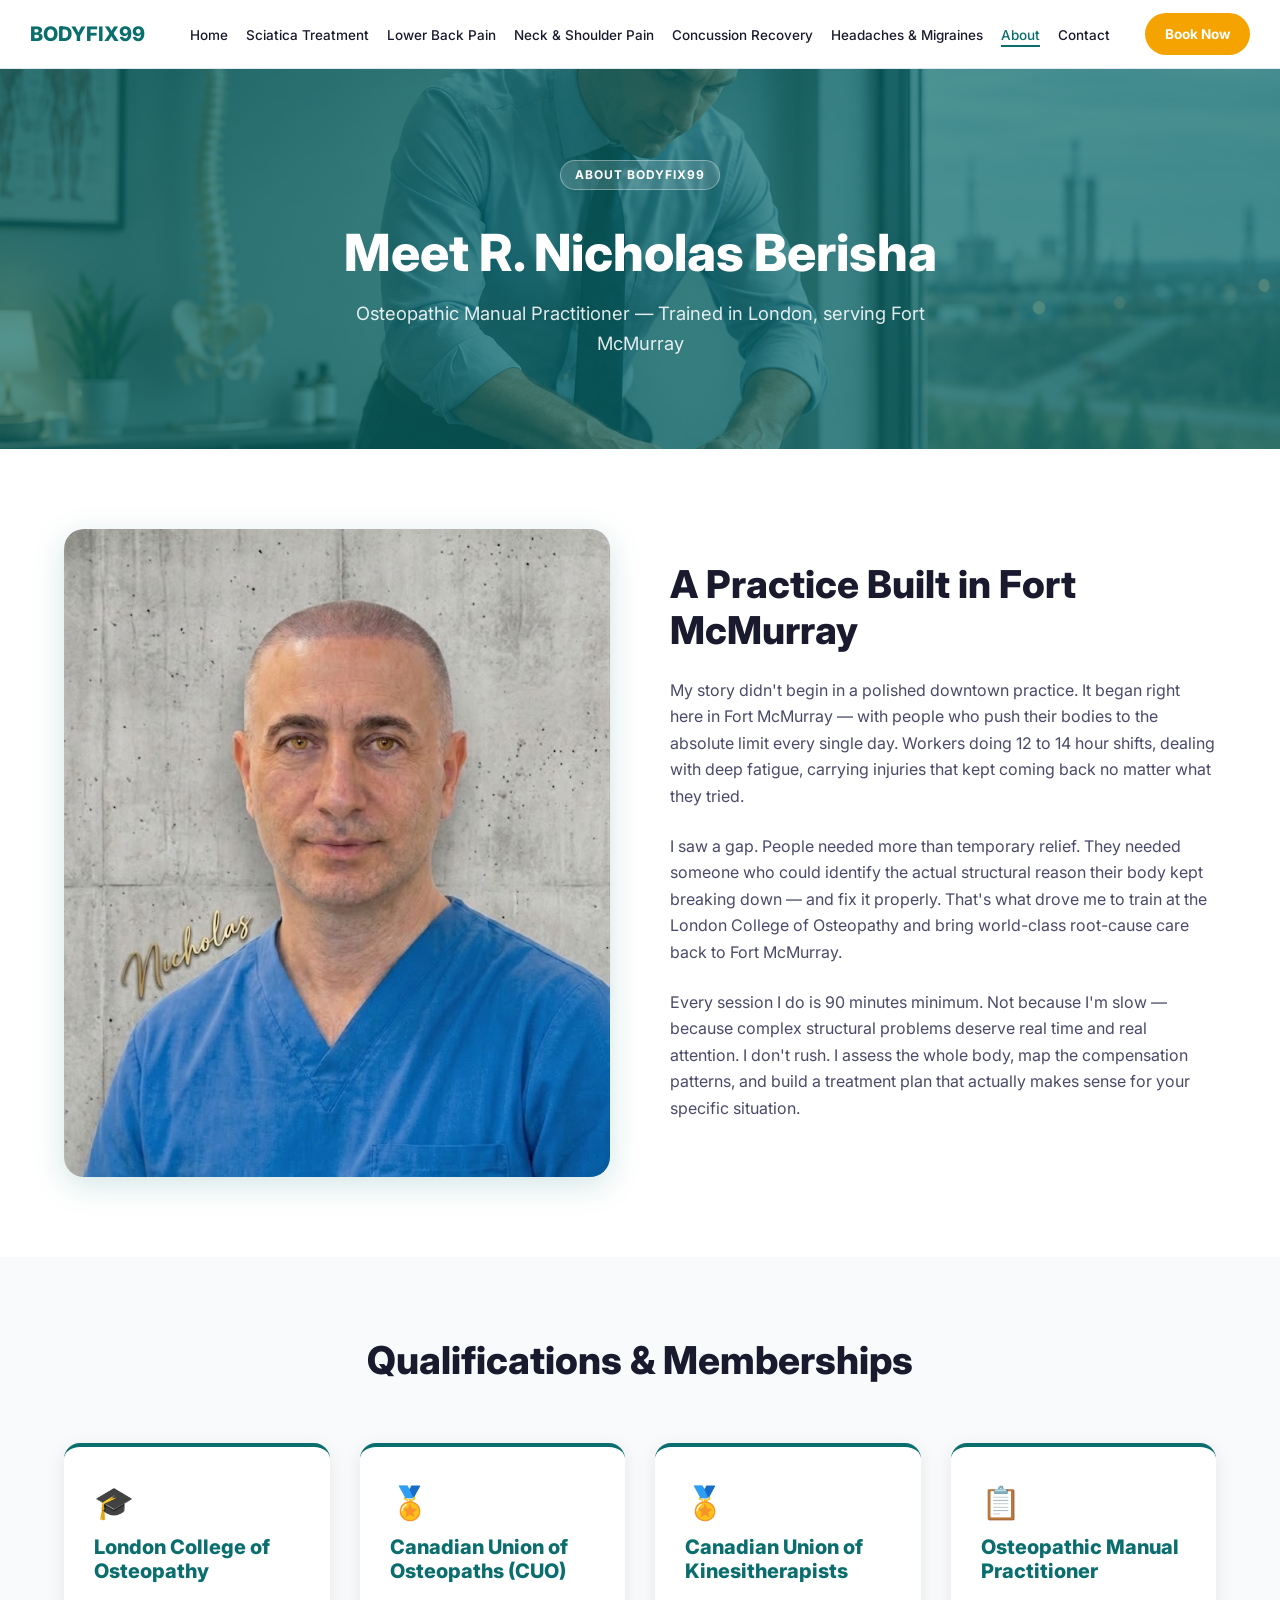
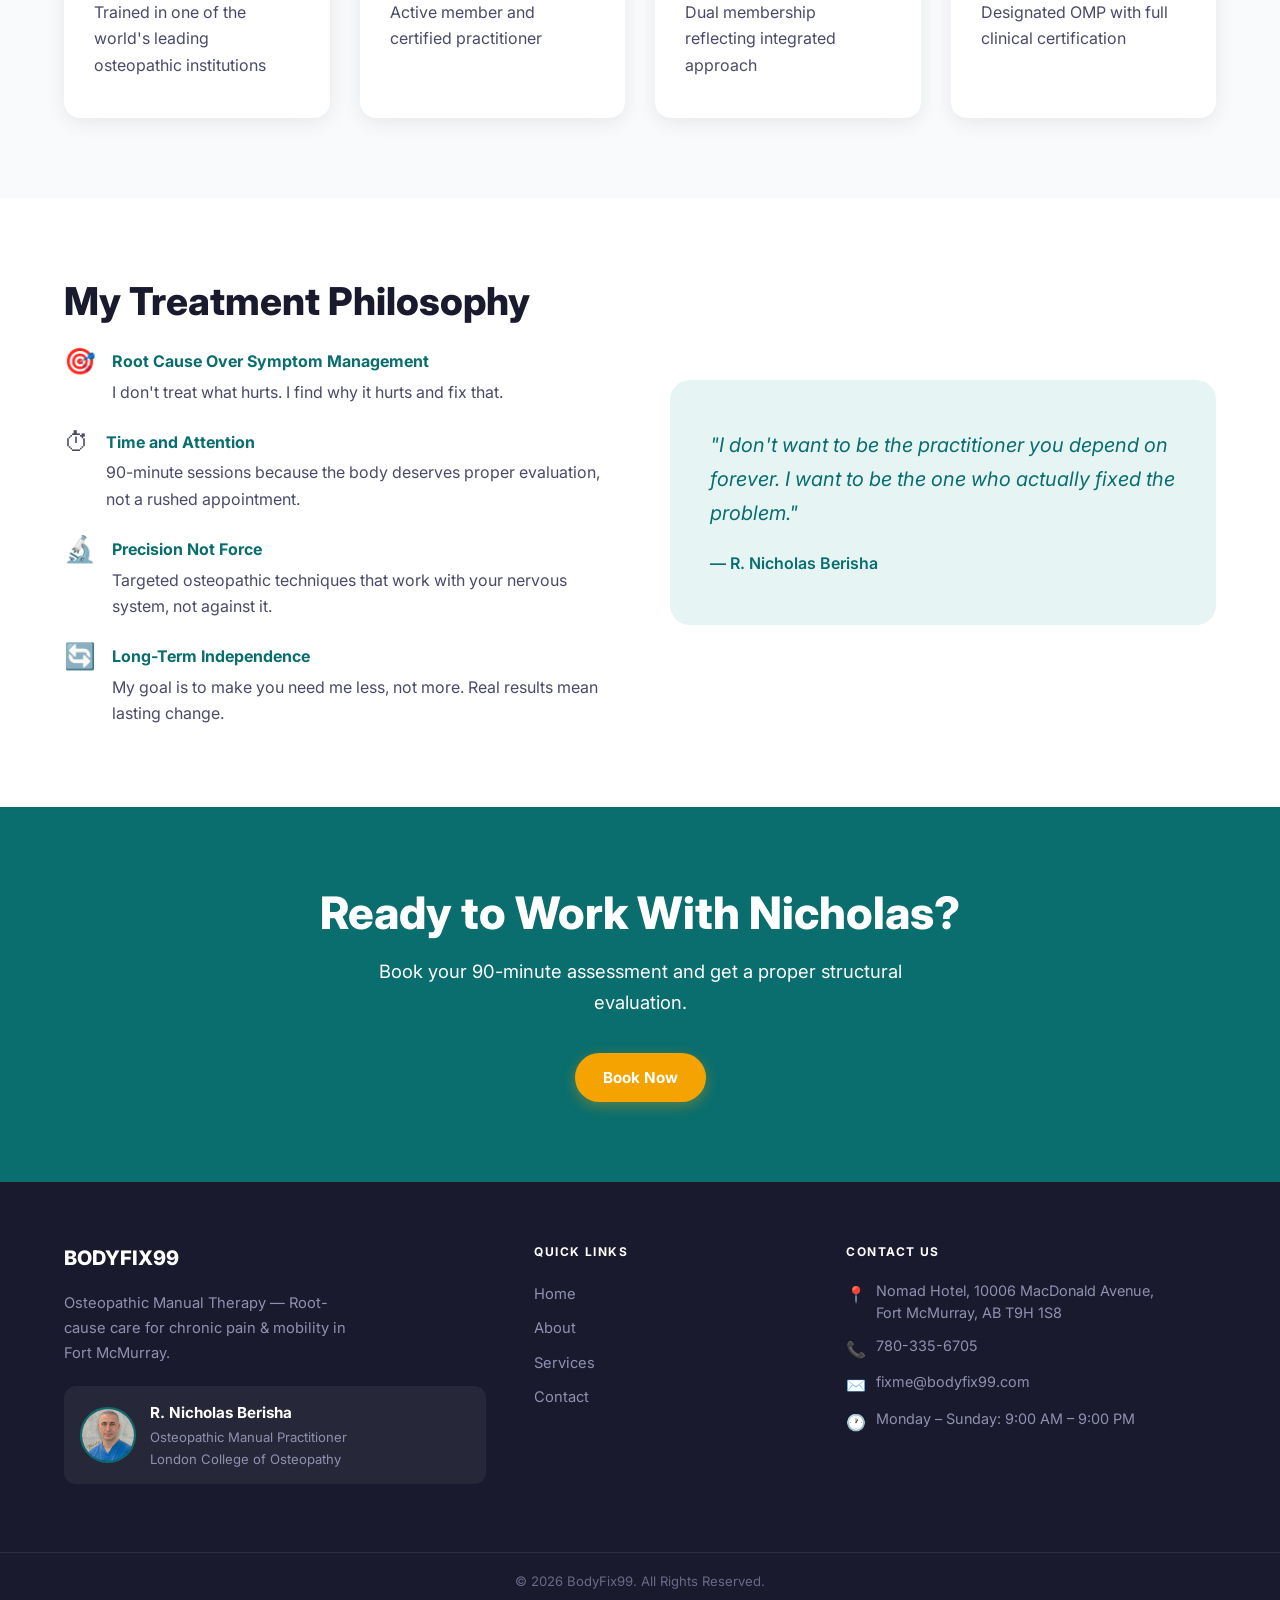
==== about.html @ 43dcd423 "first commit" ====
<!DOCTYPE html>
<html lang="en">

<head>
  <meta charset="UTF-8" />
  <meta name="viewport" content="width=device-width, initial-scale=1.0" />
  <title>About R. Nicholas Berisha | BodyFix99 Fort McMurray</title>
  <meta name="description"
    content="Osteopathic Manual Practitioner — Trained in London, serving Fort McMurray. Meet R. Nicholas Berisha and learn about the BodyFix99 approach." />
  <meta name="keywords"
    content="Nicholas Berisha osteopath, BodyFix99 about, London College of Osteopathy, Fort McMurray osteopathic practitioner, CUO member" />
  <meta name="robots" content="index, follow" />
  <meta property="og:title" content="About R. Nicholas Berisha | BodyFix99 Fort McMurray" />
  <meta property="og:description"
    content="Osteopathic Manual Practitioner — Trained in London, serving Fort McMurray." />
  <meta property="og:type" content="website" />
  <link rel="canonical" href="https://bodyfix99.ca/about.html" />
  <link rel="icon" type="image/png"
    href="https://bodyfix99.com/wp-content/uploads/2025/07/WhatsApp_Image_2025-06-29_at_10.25.30_PM-removebg-preview-1.png" />
  <link rel="preconnect" href="https://fonts.googleapis.com" />
  <link rel="preconnect" href="https://fonts.gstatic.com" crossorigin />
  <link rel="preload" href="css/style.css" as="style" />
  <link rel="stylesheet" href="css/style.css" />
</head>

<body>

  <!-- ══ HEADER ══════════════════════════════════════════════ -->
  <header class="site-header" id="site-header">
    <div class="header-inner">
      <a class="header-logo" href="index.html">
        <img
          src="https://bodyfix99.com/wp-content/uploads/2025/07/WhatsApp_Image_2025-06-29_at_10.25.30_PM-removebg-preview-1.png"
          alt="BodyFix99 Logo" height="45" onerror="this.style.display='none'">
        <span>BODYFIX99</span>
      </a>

      <nav class="header-nav">
        <ul>
          <li><a href="index.html">Home</a></li>
          <li><a href="sciatica-treatment.html">Sciatica Treatment</a></li>
          <li><a href="lower-back-pain.html">Lower Back Pain</a></li>
          <li><a href="neck-shoulder-pain.html">Neck &amp; Shoulder Pain</a></li>
          <li><a href="concussion-recovery.html">Concussion Recovery</a></li>
          <li><a href="headaches-migraines.html">Headaches &amp; Migraines</a></li>
          <li><a href="about.html">About</a></li>
          <li><a href="contact.html">Contact</a></li>
        </ul>
      </nav>

      <div class="header-cta">
        <a href="https://ramizosteopath.setmore.com/r" target="_blank" class="btn-booknow">Book Now</a>
      </div>

      <button class="nav-hamburger" aria-label="Toggle navigation" aria-expanded="false">☰</button>
    </div>
  </header>

  <!-- ══ MAIN ════════════════════════════════════════════════ -->
  <main>

    <!-- SECTION 1 — PAGE HERO -->
    <section style="
      position: relative;
      height: 380px;
      overflow: hidden;
      display: flex;
      align-items: center;
      justify-content: center;
    ">
      <!-- Background image — cropped to fixed height just like contact page -->
      <div style="
        position: absolute;
        inset: 0;
        background: url('images/t7.png') center 30%/cover no-repeat;
      "></div>

      <!-- Teal overlay matching brand -->
      <div style="
        position: absolute;
        inset: 0;
        background: rgba(10, 110, 110, 0.70);
      "></div>

      <!-- Hero content -->
      <div class="container" style="
        position: relative;
        z-index: 1;
        text-align: center;
        padding: 0 20px;
      ">
        <span class="section-tag" style="
          background: rgba(255,255,255,0.15);
          color: #fff;
          border: 1px solid rgba(255,255,255,0.35);
          letter-spacing: 0.08em;
        ">About BodyFix99</span>

        <h1 style="color: #fff; margin-top: 18px; margin-bottom: 16px;">Meet R. Nicholas Berisha</h1>

        <p class="hero-sub" style="color: rgba(255,255,255,0.88); max-width: 600px; margin: 0 auto;">
          Osteopathic Manual Practitioner — Trained in London, serving Fort McMurray
        </p>
      </div>
    </section>

    <!-- SECTION 2 — STORY -->
    <section class="split-section">
      <div class="container">
        <div class="split-grid">
          <div class="split-image">
            <img src="images/nicholas-berisha.jpeg" alt="R. Nicholas Berisha — Osteopathic Manual Practitioner"
              class="split-img" style="border-radius:20px; width:100%; box-shadow: 0 8px 32px rgba(10,110,110,0.18);">
          </div>
          <div class="split-text">
            <h2>A Practice Built in Fort McMurray</h2>
            <p>My story didn't begin in a polished downtown practice. It began right here in Fort McMurray — with people
              who push their bodies to the absolute limit every single day. Workers doing 12 to 14 hour shifts, dealing
              with deep fatigue, carrying injuries that kept coming back no matter what they tried.</p>
            <p>I saw a gap. People needed more than temporary relief. They needed someone who could identify the actual
              structural reason their body kept breaking down — and fix it properly. That's what drove me to train at
              the London College of Osteopathy and bring world-class root-cause care back to Fort McMurray.</p>
            <p>Every session I do is 90 minutes minimum. Not because I'm slow — because complex structural problems
              deserve real time and real attention. I don't rush. I assess the whole body, map the compensation
              patterns, and build a treatment plan that actually makes sense for your specific situation.</p>
          </div>
        </div>
      </div>
    </section>

    <!-- SECTION 3 — CREDENTIALS -->
    <section class="steps-section" style="background:#f8fafb;">
      <div class="container">
        <h2 style="text-align:center;">Qualifications &amp; Memberships</h2>
        <div class="steps-grid" style="grid-template-columns: repeat(auto-fit, minmax(220px, 1fr)); margin-top:40px;">
          <div class="step-card"
            style="background:#fff; border-top: 4px solid #0a6e6e; border-radius:16px; box-shadow: 0 4px 20px rgba(0,0,0,0.08);">
            <div class="step-number"
              style="font-size:2rem; background:none; color:#0a6e6e; width:auto; height:auto; border-radius:0;">🎓</div>
            <h3 class="step-title">London College of Osteopathy</h3>
            <p>Trained in one of the world's leading osteopathic institutions</p>
          </div>
          <div class="step-card"
            style="background:#fff; border-top: 4px solid #0a6e6e; border-radius:16px; box-shadow: 0 4px 20px rgba(0,0,0,0.08);">
            <div class="step-number"
              style="font-size:2rem; background:none; color:#0a6e6e; width:auto; height:auto; border-radius:0;">🏅</div>
            <h3 class="step-title">Canadian Union of Osteopaths (CUO)</h3>
            <p>Active member and certified practitioner</p>
          </div>
          <div class="step-card"
            style="background:#fff; border-top: 4px solid #0a6e6e; border-radius:16px; box-shadow: 0 4px 20px rgba(0,0,0,0.08);">
            <div class="step-number"
              style="font-size:2rem; background:none; color:#0a6e6e; width:auto; height:auto; border-radius:0;">🏅</div>
            <h3 class="step-title">Canadian Union of Kinesitherapists</h3>
            <p>Dual membership reflecting integrated approach</p>
          </div>
          <div class="step-card"
            style="background:#fff; border-top: 4px solid #0a6e6e; border-radius:16px; box-shadow: 0 4px 20px rgba(0,0,0,0.08);">
            <div class="step-number"
              style="font-size:2rem; background:none; color:#0a6e6e; width:auto; height:auto; border-radius:0;">📋</div>
            <h3 class="step-title">Osteopathic Manual Practitioner</h3>
            <p>Designated OMP with full clinical certification</p>
          </div>
        </div>
      </div>
    </section>

    <!-- SECTION 4 — PHILOSOPHY -->
    <section style="padding: 80px 0; background:#fff;">
      <div class="container">
        <div class="split-grid">
          <div class="split-text">
            <h2>My Treatment Philosophy</h2>
            <div style="display:flex; flex-direction:column; gap:24px; margin-top:24px;">
              <div style="display:flex; gap:16px; align-items:flex-start;">
                <span style="font-size:1.6rem; line-height:1;">🎯</span>
                <div>
                  <strong style="color:#0a6e6e; display:block; margin-bottom:4px;">Root Cause Over Symptom
                    Management</strong>
                  <p style="margin:0;">I don't treat what hurts. I find why it hurts and fix that.</p>
                </div>
              </div>
              <div style="display:flex; gap:16px; align-items:flex-start;">
                <span style="font-size:1.6rem; line-height:1;">⏱</span>
                <div>
                  <strong style="color:#0a6e6e; display:block; margin-bottom:4px;">Time and Attention</strong>
                  <p style="margin:0;">90-minute sessions because the body deserves proper evaluation, not a rushed
                    appointment.</p>
                </div>
              </div>
              <div style="display:flex; gap:16px; align-items:flex-start;">
                <span style="font-size:1.6rem; line-height:1;">🔬</span>
                <div>
                  <strong style="color:#0a6e6e; display:block; margin-bottom:4px;">Precision Not Force</strong>
                  <p style="margin:0;">Targeted osteopathic techniques that work with your nervous system, not against
                    it.</p>
                </div>
              </div>
              <div style="display:flex; gap:16px; align-items:flex-start;">
                <span style="font-size:1.6rem; line-height:1;">🔄</span>
                <div>
                  <strong style="color:#0a6e6e; display:block; margin-bottom:4px;">Long-Term Independence</strong>
                  <p style="margin:0;">My goal is to make you need me less, not more. Real results mean lasting change.
                  </p>
                </div>
              </div>
            </div>
          </div>
          <div style="display:flex; align-items:center;">
            <div style="background:#e6f4f4; border-radius:20px; padding:48px 40px; width:100%;">
              <p style="font-size:1.25rem; line-height:1.7; font-style:italic; color:#0a6e6e; margin:0 0 20px;">
                "I don't want to be the practitioner you depend on forever. I want to be the one who actually fixed the
                problem."
              </p>
              <p style="margin:0; font-weight:600; color:#0a6e6e;">— R. Nicholas Berisha</p>
            </div>
          </div>
        </div>
      </div>
    </section>

    <!-- SECTION 5 — CTA -->
    <section class="cta-banner" style="background:#0a6e6e;">
      <div class="container">
        <h2 style="color:#fff;">Ready to Work With Nicholas?</h2>
        <p style="color:#fff;">Book your 90-minute assessment and get a proper structural evaluation.</p>
        <a href="https://ramizosteopath.setmore.com/r" target="_blank" rel="noopener" class="btn-accent"
          style="background:#f4a300;color:#fff;">Book Now</a>
      </div>
    </section>

  </main>

  <!-- ══ FOOTER ══════════════════════════════════════════════ -->
  <footer class="site-footer">
    <div class="container">
      <div class="footer-grid">

        <div class="footer-brand">
          <div style="display:flex;align-items:center;gap:10px;margin-bottom:16px;">
            <img style="height:45px;width:auto;"
              src="https://bodyfix99.com/wp-content/uploads/2025/07/WhatsApp_Image_2025-06-29_at_10.25.30_PM-removebg-preview-1.png"
              alt="BodyFix99 Logo" onerror="this.style.display='none'" />
            <span style="font-size:20px;font-weight:800;color:#ffffff;">BODYFIX99</span>
          </div>
          <p class="footer-tagline">Osteopathic Manual Therapy — Root-cause care for chronic pain &amp; mobility in Fort
            McMurray.</p>
          <div
            style="display:flex;align-items:center;gap:14px;margin:20px 0;background:rgba(255,255,255,0.06);border-radius:12px;padding:14px 16px;">
            <img src="images/nicholas-berisha.jpeg" alt="R. Nicholas Berisha"
              style="width:56px;height:56px;border-radius:50%;object-fit:cover;border:2px solid #0a6e6e;flex-shrink:0;" />
            <div>
              <p style="font-weight:700;color:#ffffff;font-size:.95rem;margin-bottom:2px;">R. Nicholas Berisha</p>
              <p style="font-size:.82rem;color:#9090b0;">Osteopathic Manual Practitioner</p>
              <p style="font-size:.82rem;color:#9090b0;">London College of Osteopathy</p>
            </div>
          </div>
        </div>

        <div>
          <p class="footer-heading">Quick Links</p>
          <ul class="footer-links">
            <li><a href="index.html">Home</a></li>
            <li><a href="about.html">About</a></li>
            <li><a href="index.html#services">Services</a></li>
            <li><a href="contact.html">Contact</a></li>
          </ul>
        </div>

        <div>
          <p class="footer-heading">Contact Us</p>
          <div class="footer-contact">
            <div class="footer-contact-item">
              <span class="icon">📍</span>
              <span>Nomad Hotel, 10006 MacDonald Avenue,<br />Fort McMurray, AB T9H 1S8</span>
            </div>
            <div class="footer-contact-item">
              <span class="icon">📞</span>
              <span><a href="tel:7803356705" style="color:inherit;">780-335-6705</a></span>
            </div>
            <div class="footer-contact-item">
              <span class="icon">✉️</span>
              <span><a href="mailto:fixme@bodyfix99.com" style="color:inherit;">fixme@bodyfix99.com</a></span>
            </div>
            <div class="footer-contact-item">
              <span class="icon">🕐</span>
              <span>Monday – Sunday: 9:00 AM – 9:00 PM</span>
            </div>
          </div>
        </div>

      </div>
    </div>
    <div class="footer-bottom">
      <div class="container">
        <p>© 2026 BodyFix99. All Rights Reserved.</p>
      </div>
    </div>
  </footer>

  <script src="js/main.js"></script>
</body>

</html>
---- css/style.css ----
/* ============================================================
   BodyFix99 — Global Stylesheet
   Design System: Inter + Teal + Amber
   ============================================================ */

@import url('https://fonts.googleapis.com/css2?family=Inter:wght@400;500;600;700;800&display=swap');

/* ── CSS Variables ───────────────────────────────────────── */
:root {
  --primary:        #0a6e6e;
  --primary-light:  #e6f4f4;
  --accent:         #f4a300;
  --text-dark:      #1a1a2e;
  --text-mid:       #4a4a6a;
  --text-light:     #7a7a9a;
  --bg-white:       #ffffff;
  --bg-soft:        #f8fafb;
  --border:         #e2e8f0;

  --font-base:      'Inter', sans-serif;
  --shadow-sm:      0 2px 8px rgba(0,0,0,.08);
  --shadow-md:      0 4px 20px rgba(0,0,0,.12);
  --radius-sm:      8px;
  --radius-md:      14px;
  --radius-full:    9999px;
  --transition:     0.28s ease;
}

/* ── Reset ───────────────────────────────────────────────── */
*, *::before, *::after { box-sizing: border-box; margin: 0; padding: 0; }

html { scroll-behavior: smooth; font-size: 16px; }

body {
  font-family: var(--font-base);
  color: var(--text-mid);
  background: var(--bg-white);
  line-height: 1.65;
  -webkit-font-smoothing: antialiased;
}

img { max-width: 100%; height: auto; display: block; }
a { text-decoration: none; color: inherit; }
ul { list-style: none; }

/* ── Layout Helpers ──────────────────────────────────────── */
.container {
  max-width: 1200px;
  margin-inline: auto;
  padding-inline: 24px;
}

section { padding: 80px 0; }

.section-tag {
  display: inline-block;
  font-size: .75rem;
  font-weight: 700;
  letter-spacing: .12em;
  text-transform: uppercase;
  color: var(--primary);
  background: var(--primary-light);
  padding: 4px 14px;
  border-radius: var(--radius-full);
  margin-bottom: 14px;
}

h1, h2, h3, h4 {
  font-weight: 800;
  color: var(--text-dark);
  line-height: 1.2;
}

h1 { font-size: clamp(2rem, 5vw, 3.2rem); }
h2 { font-size: clamp(1.6rem, 4vw, 2.4rem); }
h3 { font-size: 1.25rem; }

p { color: var(--text-mid); }

/* ── Buttons ─────────────────────────────────────────────── */
.btn-accent {
  display: inline-flex;
  align-items: center;
  justify-content: center;
  background: var(--accent);
  color: #fff;
  font-weight: 700;
  font-size: .95rem;
  padding: 12px 28px;
  border-radius: var(--radius-full);
  border: none;
  cursor: pointer;
  min-height: 44px;
  transition: background var(--transition), transform var(--transition), box-shadow var(--transition);
  box-shadow: 0 4px 14px rgba(244,163,0,.35);
}
.btn-accent:hover {
  background: #d48f00;
  transform: translateY(-2px);
  box-shadow: 0 6px 20px rgba(244,163,0,.45);
}

.btn-outline {
  display: inline-flex;
  align-items: center;
  justify-content: center;
  background: transparent;
  color: var(--primary);
  font-weight: 600;
  font-size: .95rem;
  padding: 11px 26px;
  border-radius: var(--radius-full);
  border: 2px solid var(--primary);
  cursor: pointer;
  min-height: 44px;
  transition: all var(--transition);
}
.btn-outline:hover {
  background: var(--primary);
  color: #fff;
}

/* ═══════════════════════════════════════════════════════════
   HEADER / NAV
   ═══════════════════════════════════════════════════════════ */
.site-header {
  position: sticky;
  top: 0;
  left: 0;
  right: 0;
  width: 100%;
  background: transparent;
  z-index: 1000;
  border-bottom: 1px solid #e2e8f0;
  box-sizing: border-box;
}

.site-header.scrolled {
  background: #ffffff;
  box-shadow: 0 2px 20px rgba(0,0,0,0.08);
}

.header-inner {
  display: flex;
  align-items: center;
  justify-content: space-between;
  padding: 0 30px;
  height: 68px;
  width: 100%;
  max-width: 1400px;
  margin: 0 auto;
  box-sizing: border-box;
}

.header-logo {
  display: flex;
  align-items: center;
  gap: 10px;
  text-decoration: none;
  flex-shrink: 0;
  margin-right: 30px;
}

.header-logo img {
  height: 45px;
  width: auto;
}

.header-logo span {
  font-size: 20px;
  font-weight: 800;
  color: #0a6e6e;
  white-space: nowrap;
}

.header-nav {
  flex: 1;
  display: flex;
  justify-content: center;
  overflow: visible;
}

.header-nav ul {
  display: flex;
  align-items: center;
  gap: 18px;
  list-style: none;
  margin: 0;
  padding: 0;
  flex-wrap: nowrap;
}

.header-nav ul li a {
  font-size: 13.5px;
  font-weight: 500;
  color: #1a1a2e;
  text-decoration: none;
  white-space: nowrap;
  position: relative;
  padding-bottom: 4px;
}

.header-nav ul li a::after {
  content: '';
  position: absolute;
  bottom: 0;
  left: 0;
  width: 0%;
  height: 2px;
  background-color: #0a6e6e;
  transition: width 0.3s ease;
}

.header-nav ul li a:hover::after,
.header-nav ul li a.active::after {
  width: 100%;
}

.header-nav ul li a:hover,
.header-nav ul li a.active {
  color: #0a6e6e;
}

.header-cta {
  flex-shrink: 0;
  margin-left: 20px;
  padding-right: 0;
}

.btn-booknow {
  background: #f4a300;
  color: #ffffff;
  font-weight: 700;
  font-size: 13.5px;
  padding: 10px 20px;
  border-radius: 25px;
  text-decoration: none;
  white-space: nowrap;
  display: inline-block;
  transition: background 0.3s ease;
}

.btn-booknow:hover {
  background: #e09500;
}

/* Hamburger */
.nav-hamburger {
  display: none;
  background: none;
  border: none;
  font-size: 1.6rem;
  cursor: pointer;
  color: var(--text-dark);
  line-height: 1;
  padding: 4px;
  min-width: 44px;
  min-height: 44px;
}

/* ── Mobile nav ──────────────────────────────────────────── */
@media (max-width: 1024px) {
  .header-inner { padding: 0 20px; }
  .header-logo { margin-right: auto; }
  .header-cta { margin-left: auto; margin-right: 12px; }
  .btn-booknow { padding: 8px 14px; font-size: 12px; }
  .nav-hamburger { display: block; }

  .header-nav {
    position: absolute;
    top: 68px;
    left: 0;
    right: 0;
    background: var(--bg-white);
    border-bottom: 1px solid var(--border);
    box-shadow: 0 4px 20px rgba(0,0,0,.12);
    flex-direction: column;
    align-items: flex-start;
    z-index: 999;
    max-height: 0;
    overflow: hidden;
    opacity: 0;
    display: flex;
    transition: max-height 0.4s ease, opacity 0.3s ease, padding 0.3s ease;
    padding: 0 24px;
  }

  .header-nav.active {
    max-height: 500px;
    opacity: 1;
    padding: 16px 24px 24px;
  }

  .header-nav ul {
    flex-direction: column;
    align-items: flex-start;
    width: 100%;
    flex-wrap: wrap;
    gap: 4px;
  }

  .header-nav ul li a {
    width: 100%;
    padding: 10px 12px;
    font-size: .95rem;
    min-height: 44px;
    display: flex;
    align-items: center;
  }
}

/* ═══════════════════════════════════════════════════════════
   FOOTER
   ═══════════════════════════════════════════════════════════ */
.site-footer {
  background: var(--text-dark);
  color: #c0c0d8;
  padding-top: 60px;
}

.footer-grid {
  display: grid;
  grid-template-columns: 1.6fr 1fr 1.4fr;
  gap: 48px;
  padding-bottom: 48px;
}

/* Column 1 — Brand */
.footer-brand .footer-logo { height: 50px; margin-bottom: 16px; }

.footer-tagline {
  font-size: .92rem;
  line-height: 1.7;
  color: #9090b0;
  margin-bottom: 20px;
  max-width: 300px;
}

.footer-social { display: flex; gap: 12px; }

.social-icon {
  display: flex;
  align-items: center;
  justify-content: center;
  width: 38px;
  height: 38px;
  border-radius: 50%;
  background: rgba(255,255,255,.08);
  color: #c0c0d8;
  font-size: .85rem;
  font-weight: 700;
  letter-spacing: -.5px;
  transition: background var(--transition), color var(--transition);
}
.social-icon:hover {
  background: var(--primary);
  color: #fff;
}

/* Column 2 — Quick Links */
.footer-heading {
  font-size: .75rem;
  font-weight: 700;
  letter-spacing: .12em;
  text-transform: uppercase;
  color: #fff;
  margin-bottom: 18px;
}

.footer-links { display: flex; flex-direction: column; gap: 8px; }

.footer-links a {
  font-size: .92rem;
  color: #9090b0;
  transition: color var(--transition);
}
.footer-links a:hover { color: var(--primary); }

/* Column 3 — Contact */
.footer-contact { display: flex; flex-direction: column; gap: 10px; }

.footer-contact-item {
  display: flex;
  align-items: flex-start;
  gap: 10px;
  font-size: .9rem;
  color: #9090b0;
  line-height: 1.55;
}

.footer-contact-item .icon {
  flex-shrink: 0;
  color: var(--primary);
  font-size: 1rem;
  margin-top: 2px;
}

/* Bottom bar */
.footer-bottom {
  border-top: 1px solid rgba(255,255,255,.08);
  padding: 18px 0;
  text-align: center;
  font-size: .82rem;
  color: #606088;
}

.footer-bottom p { color: #6a6a88; }

/* Footer responsive */
@media (max-width: 900px) {
  .footer-grid {
    grid-template-columns: 1fr 1fr;
    gap: 36px;
  }
  .footer-brand { grid-column: 1 / -1; }
}

@media (max-width: 600px) {
  .footer-grid { grid-template-columns: 1fr; gap: 28px; }
  .footer-brand { grid-column: auto; }
}

/* ═══════════════════════════════════════════════════════════
   SECTION RESPONSIVE
   ═══════════════════════════════════════════════════════════ */
@media (max-width: 768px) {
  section { padding: 50px 0; }
}

/* ── Placeholder main ────────────────────────────────────── */
.page-placeholder {
  min-height: 60vh;
  display: flex;
  align-items: center;
  justify-content: center;
  flex-direction: column;
  gap: 16px;
  text-align: center;
  padding: 40px 24px;
}

.page-placeholder h1 { color: var(--primary); }
.page-placeholder p { color: var(--text-light); max-width: 500px; }

/* ═══════════════════════════════════════════════════════════
   HOMEPAGE SECTIONS
   ═══════════════════════════════════════════════════════════ */

/* ── Hero Section ────────────────────────────────────────── */
.hero-section {
  min-height: 100vh;
  display: flex;
  align-items: center;
  background: linear-gradient(135deg, var(--primary-light) 0%, var(--bg-white) 100%);
  padding: 120px 0 80px;
}
.hero-grid {
  display: flex;
  align-items: center;
  gap: 60px;
}
.hero-content { flex: 0 0 55%; padding-right: 20px; }
.hero-image-wrap { flex: 0 0 45%; }
.hero-badge {
  display: inline-block;
  font-size: .85rem;
  font-weight: 700;
  color: var(--primary);
  background: rgba(10, 110, 110, 0.1);
  padding: 6px 16px;
  border-radius: var(--radius-full);
  margin-bottom: 20px;
  letter-spacing: .05em;
  text-transform: uppercase;
}
.hero-h1 { margin-bottom: 24px; }
.hero-sub {
  font-size: 1.15rem;
  line-height: 1.6;
  color: var(--text-mid);
  margin-bottom: 36px;
  max-width: 580px;
}
.hero-actions {
  display: flex;
  gap: 16px;
  margin-bottom: 40px;
  flex-wrap: wrap;
}
.hero-trust {
  display: flex;
  gap: 16px;
  flex-wrap: wrap;
  font-size: 0.85rem;
  font-weight: 600;
  color: var(--text-mid);
}
.trust-badge { display: flex; align-items: center; gap: 6px; }
.trust-badge span { color: var(--primary); font-size: 1.1rem; }
.hero-img {
  border-radius: 20px;
  box-shadow: 0 20px 40px rgba(10, 110, 110, 0.15);
  object-fit: cover;
  width: 100%;
}

@media (max-width: 900px) {
  .hero-grid { flex-direction: column; text-align: center; }
  .hero-content { padding-right: 0; flex: 1; }
  .hero-image-wrap { flex: 1; width: 100%; }
  .hero-actions, .hero-trust { justify-content: center; }
  .hero-sub { margin-left: auto; margin-right: auto; }
}

/* ── Services Section ────────────────────────────────────── */
.services-section { background: var(--bg-soft); }
.section-header { text-align: center; margin-bottom: 60px; }
.section-title {
  position: relative;
  display: inline-block;
  margin-bottom: 16px;
}
.section-title::after {
  content: "";
  position: absolute;
  bottom: -4px;
  left: 0;
  width: 100%;
  height: 4px;
  background: var(--primary);
  border-radius: 2px;
}
.section-subtitle {
  font-size: 1.1rem;
  max-width: 600px;
  margin: 0 auto;
  color: var(--text-mid);
}
.services-grid {
  display: grid;
  grid-template-columns: repeat(3, 1fr);
  gap: 30px;
}
.service-card {
  background: var(--bg-white);
  border-radius: 16px;
  padding: 36px 30px;
  box-shadow: var(--shadow-sm);
  border-top: 4px solid var(--primary);
  transition: transform var(--transition), box-shadow var(--transition);
  display: flex;
  flex-direction: column;
  height: 100%;
}
.service-card:hover {
  transform: translateY(-6px);
  box-shadow: var(--shadow-md);
}
.service-icon { font-size: 2.5rem; margin-bottom: 20px; }
.service-title { margin-bottom: 12px; font-size: 1.4rem; color: var(--text-dark); }
.service-text { margin-bottom: 24px; flex-grow: 1; color: var(--text-mid); }
.service-link { color: var(--primary); font-weight: 700; font-size: 0.95rem; }
.service-link:hover { text-decoration: underline; color: var(--text-dark); }

@media (max-width: 900px) { .services-grid { grid-template-columns: repeat(2, 1fr); } }
@media (max-width: 600px) { .services-grid { grid-template-columns: 1fr; } }

/* ── Why Choose Us ───────────────────────────────────────── */
.why-choose-us { background: var(--bg-white); }
.why-grid {
  display: grid;
  grid-template-columns: 1fr 1fr;
  gap: 60px;
  align-items: center;
}
.why-img { border-radius: 20px; box-shadow: var(--shadow-md); width: 100%; }
.why-list { display: flex; flex-direction: column; gap: 16px; margin-top: 24px; }
.why-list-item { display: flex; gap: 12px; align-items: flex-start; }
.why-list-item .icon {
  color: var(--primary);
  font-size: 1.2rem;
  font-weight: bold;
  flex-shrink: 0;
  margin-top: 2px;
}
.why-list-item-content { color: var(--text-mid); line-height: 1.5; }
.why-list-item-content strong {
  color: var(--text-dark);
  display: block;
  margin-bottom: 4px;
  font-size: 1.05rem;
}

@media (max-width: 900px) { .why-grid { grid-template-columns: 1fr; } }

/* ── About Preview ───────────────────────────────────────── */
.about-preview { background: var(--primary-light); text-align: center; }
.about-img {
  width: 180px;
  height: 180px;
  object-fit: cover;
  border-radius: 50%;
  border: 4px solid var(--primary);
  margin: 0 auto 24px;
}
.about-text {
  font-size: 1.15rem;
  max-width: 700px;
  margin: 0 auto 30px;
  font-style: italic;
  color: var(--text-dark);
}
.about-credentials {
  display: flex;
  justify-content: center;
  gap: 15px;
  flex-wrap: wrap;
  margin-bottom: 30px;
  font-size: 0.95rem;
  font-weight: 600;
  color: var(--text-dark);
  align-items: center;
}

/* ── CTA Banner ──────────────────────────────────────────── */
.cta-banner {
  background: var(--primary);
  color: #fff;
  text-align: center;
  padding: 80px 0;
}
.cta-banner h2 {
  color: #fff;
  margin-bottom: 16px;
  font-size: clamp(2rem, 4vw, 2.8rem);
}
.cta-banner p {
  color: var(--primary-light);
  font-size: 1.15rem;
  margin-bottom: 36px;
  max-width: 600px;
  margin-left: auto;
  margin-right: auto;
}

/* ── Location Section ────────────────────────────────────── */
.location-section { background: var(--bg-soft); }
.location-grid {
  display: grid;
  grid-template-columns: 1fr 1fr;
  gap: 40px;
  align-items: center;
}
.location-map iframe {
  width: 100%;
  border: none;
  border-radius: 16px;
  box-shadow: var(--shadow-md);
}
.location-details {
  background: var(--bg-white);
  padding: 40px;
  border-radius: 16px;
  box-shadow: var(--shadow-sm);
}
.location-details h3 { margin-bottom: 24px; font-size: 1.8rem; }
.loc-info { display: flex; flex-direction: column; gap: 16px; margin-bottom: 30px; }
.loc-item { display: flex; gap: 12px; font-size: 1rem; color: var(--text-mid); }
.loc-item .icon { color: var(--primary); font-size: 1.2rem; }

@media (max-width: 900px) { .location-grid { grid-template-columns: 1fr; } }

/* ═══════════════════════════════════════════════════════════
   SUBPAGES (SERVICES)
   ═══════════════════════════════════════════════════════════ */

/* ── Page Hero ───────────────────────────────────────────── */
.page-hero {
  padding: 100px 0;
  text-align: center;
  background: linear-gradient(135deg, var(--primary-light) 0%, var(--bg-white) 100%);
}
.page-hero .section-tag { margin-bottom: 20px; }
.page-hero h1 { margin-bottom: 24px; }
.page-hero .hero-sub {
  font-size: 1.15rem;
  line-height: 1.6;
  color: var(--text-mid);
  margin-bottom: 36px;
  max-width: 700px;
  margin-left: auto;
  margin-right: auto;
}
.page-hero-img {
  margin-top: 60px;
  border-radius: 16px;
  max-width: 800px;
  width: 100%;
  margin-left: auto;
  margin-right: auto;
  box-shadow: var(--shadow-md);
}

/* ── Split Section (Text / Image) ────────────────────────── */
.split-section { padding: 80px 0; background: var(--bg-white); }
.split-grid {
  display: grid;
  grid-template-columns: 1fr 1fr;
  gap: 60px;
  align-items: center;
}
.split-text h2 { margin-bottom: 24px; }
.split-text p { margin-bottom: 24px; color: var(--text-mid); }
.bullet-list { margin-top: 20px; display: flex; flex-direction: column; gap: 12px; }
.bullet-list li {
  display: flex;
  align-items: flex-start;
  gap: 12px;
  color: var(--text-dark);
  font-weight: 500;
}
.bullet-list li::before {
  content: "•";
  color: var(--primary);
  font-size: 1.5rem;
  line-height: 1;
}
.split-img { border-radius: 16px; box-shadow: var(--shadow-md); width: 100%; }

@media (max-width: 900px) { .split-grid { grid-template-columns: 1fr; gap: 32px; } }

/* ── Step Cards ──────────────────────────────────────────── */
.steps-section { background: var(--bg-soft); padding: 80px 0; }
.steps-section h2 { text-align: center; margin-bottom: 60px; }
.steps-grid {
  display: grid;
  grid-template-columns: repeat(3, 1fr);
  gap: 30px;
}
.step-card {
  background: var(--bg-white);
  border-radius: 16px;
  padding: 40px 30px;
  box-shadow: var(--shadow-md);
  position: relative;
  transition: transform var(--transition);
}
.step-card:hover { transform: translateY(-5px); }
.step-number {
  font-size: 3rem;
  font-weight: 800;
  color: var(--primary-light);
  line-height: 1;
  margin-bottom: 16px;
}
.step-title { margin-bottom: 16px; font-size: 1.25rem; color: var(--primary); }

@media (max-width: 900px) { .steps-grid { grid-template-columns: 1fr; } }

/* ── Feature Box Grid (2x2) ──────────────────────────────── */
.features-section { padding: 80px 0; background: var(--bg-white); }
.features-section h2 { text-align: center; margin-bottom: 60px; }
.features-grid {
  display: grid;
  grid-template-columns: 1fr 1fr;
  gap: 30px;
}
.feature-box {
  padding: 30px;
  border-radius: 16px;
  background: var(--bg-soft);
  border-left: 4px solid var(--primary);
}
.feature-title {
  display: flex;
  align-items: center;
  gap: 12px;
  font-size: 1.2rem;
  margin-bottom: 12px;
  color: var(--text-dark);
}
.feature-title span { font-size: 1.5rem; }

@media (max-width: 768px) { .features-grid { grid-template-columns: 1fr; } }

/* ═══════════════════════════════════════════════════════════
   ABOUT PAGE
   ═══════════════════════════════════════════════════════════ */
.about-story { padding: 80px 0; background: var(--bg-white); }
.about-story-grid {
  display: grid;
  grid-template-columns: 1fr 1fr;
  gap: 60px;
  align-items: start;
}
.about-story-img {
  border-radius: 20px;
  box-shadow: 0 20px 40px rgba(10,110,110,0.15);
  width: 100%;
}
.about-story-text h2 { margin-bottom: 24px; }
.about-story-text p {
  margin-bottom: 20px;
  color: var(--text-mid);
  font-size: 1.05rem;
  line-height: 1.8;
}

@media (max-width: 900px) {
  .about-story-grid { grid-template-columns: 1fr; gap: 36px; }
}

/* Credentials */
.credentials-section { background: var(--bg-soft); padding: 80px 0; }
.credentials-section h2 { text-align: center; margin-bottom: 60px; }
.credentials-grid {
  display: grid;
  grid-template-columns: repeat(4, 1fr);
  gap: 24px;
}
.credential-card {
  background: var(--bg-white);
  border-top: 4px solid var(--primary);
  border-radius: 16px;
  padding: 30px 24px;
  box-shadow: var(--shadow-sm);
  text-align: center;
  transition: transform var(--transition);
}
.credential-card:hover { transform: translateY(-4px); }
.credential-icon { font-size: 2rem; margin-bottom: 14px; }
.credential-card h3 { font-size: 1rem; color: var(--primary); margin-bottom: 10px; }
.credential-card p { font-size: .9rem; color: var(--text-mid); }

@media (max-width: 900px) { .credentials-grid { grid-template-columns: repeat(2, 1fr); } }
@media (max-width: 500px) { .credentials-grid { grid-template-columns: 1fr; } }

/* Philosophy */
.philosophy-section { padding: 80px 0; background: var(--bg-white); }
.philosophy-grid {
  display: grid;
  grid-template-columns: 1fr 1fr;
  gap: 60px;
  align-items: center;
}
.philosophy-points { display: flex; flex-direction: column; gap: 28px; margin-top: 24px; }
.philosophy-point { display: flex; gap: 16px; align-items: flex-start; }
.philosophy-point .p-icon {
  font-size: 1.6rem;
  flex-shrink: 0;
  margin-top: 2px;
}
.philosophy-point h4 { color: var(--primary); margin-bottom: 6px; font-size: 1.1rem; }
.philosophy-point p { color: var(--text-mid); font-size: .95rem; }
.philosophy-quote {
  background: var(--primary-light);
  border-radius: 20px;
  padding: 48px 40px;
  display: flex;
  align-items: center;
  justify-content: center;
}
.philosophy-quote blockquote {
  font-size: 1.25rem;
  font-style: italic;
  color: var(--primary);
  font-weight: 600;
  line-height: 1.7;
  text-align: center;
}
.philosophy-quote blockquote cite {
  display: block;
  margin-top: 16px;
  font-size: .9rem;
  font-style: normal;
  color: var(--text-mid);
  font-weight: 500;
}

@media (max-width: 900px) { .philosophy-grid { grid-template-columns: 1fr; } }

/* ═══════════════════════════════════════════════════════════
   CONTACT PAGE
   ═══════════════════════════════════════════════════════════ */
.contact-main { padding: 80px 0; background: var(--bg-white); }
.contact-grid {
  display: grid;
  grid-template-columns: 1fr 1.4fr;
  gap: 60px;
  align-items: start;
}
.contact-info h2 { margin-bottom: 32px; }
.contact-info-items { display: flex; flex-direction: column; gap: 20px; margin-bottom: 36px; }
.contact-info-item { display: flex; gap: 16px; align-items: flex-start; }
.contact-info-item .c-icon {
  width: 44px;
  height: 44px;
  border-radius: 50%;
  background: var(--primary-light);
  color: var(--primary);
  display: flex;
  align-items: center;
  justify-content: center;
  font-size: 1.1rem;
  flex-shrink: 0;
}
.contact-info-item-text h4 { color: var(--text-dark); margin-bottom: 4px; font-size: 1rem; }
.contact-info-item-text p,
.contact-info-item-text a {
  color: var(--text-mid);
  font-size: .95rem;
}
.contact-info-item-text a:hover { color: var(--primary); }
.contact-socials { display: flex; gap: 12px; margin-top: 8px; }
.contact-social-icon {
  width: 40px;
  height: 40px;
  border-radius: 50%;
  background: var(--primary-light);
  color: var(--primary);
  display: flex;
  align-items: center;
  justify-content: center;
  font-size: .8rem;
  font-weight: 700;
  transition: background var(--transition), color var(--transition);
}
.contact-social-icon:hover { background: var(--primary); color: #fff; }

/* Contact Form */
.contact-form-card {
  background: var(--bg-white);
  border-radius: 16px;
  padding: 40px;
  box-shadow: var(--shadow-md);
  border: 1px solid var(--border);
}
.contact-form-card h3 { margin-bottom: 28px; font-size: 1.5rem; }
.form-group { margin-bottom: 20px; }
.form-group label {
  display: block;
  font-size: .9rem;
  font-weight: 600;
  color: var(--text-dark);
  margin-bottom: 8px;
}
.form-group input,
.form-group select,
.form-group textarea {
  width: 100%;
  padding: 12px 16px;
  border: 1.5px solid var(--border);
  border-radius: var(--radius-sm);
  font-family: var(--font-base);
  font-size: .95rem;
  color: var(--text-dark);
  background: var(--bg-white);
  transition: border-color var(--transition);
  outline: none;
}
.form-group input:focus,
.form-group select:focus,
.form-group textarea:focus {
  border-color: var(--primary);
}
.form-group textarea { resize: vertical; min-height: 130px; }
.form-submit {
  width: 100%;
  padding: 14px;
  background: var(--accent);
  color: #fff;
  font-weight: 700;
  font-size: 1rem;
  border: none;
  border-radius: var(--radius-full);
  cursor: pointer;
  transition: background var(--transition);
  min-height: 44px;
}
.form-submit:hover { background: #d48f00; }
.form-note {
  text-align: center;
  margin-top: 16px;
  font-size: .85rem;
  color: var(--text-light);
}

@media (max-width: 900px) {
  .contact-grid { grid-template-columns: 1fr; gap: 40px; }
}

/* Map Section */
.map-section { padding: 60px 0; background: var(--bg-soft); }
.map-section h2 { text-align: center; margin-bottom: 36px; }
.map-section iframe {
  width: 100%;
  border: none;
  border-radius: 16px;
  box-shadow: var(--shadow-md);
  display: block;
}
.map-caption {
  text-align: center;
  margin-top: 16px;
  color: var(--text-light);
  font-size: .9rem;
}

/* FAQ Section */
.faq-section { padding: 80px 0; background: var(--bg-soft); }
.faq-section h2 { text-align: center; margin-bottom: 48px; }
.faq-list { max-width: 800px; margin: 0 auto; display: flex; flex-direction: column; gap: 16px; }
.faq-item {
  background: var(--bg-white);
  border-radius: var(--radius-md);
  box-shadow: var(--shadow-sm);
  overflow: hidden;
  border: 1px solid var(--border);
}
.faq-question {
  width: 100%;
  background: none;
  border: none;
  padding: 20px 24px;
  display: flex;
  justify-content: space-between;
  align-items: center;
  cursor: pointer;
  font-family: var(--font-base);
  font-size: 1rem;
  font-weight: 600;
  color: var(--text-dark);
  text-align: left;
  transition: background var(--transition);
  min-height: 44px;
}
.faq-question:hover { background: var(--primary-light); }
.faq-question.open { color: var(--primary); background: var(--primary-light); }
.faq-icon {
  font-size: 1.4rem;
  font-weight: 400;
  color: var(--primary);
  transition: transform var(--transition);
  flex-shrink: 0;
  margin-left: 16px;
}
.faq-question.open .faq-icon { transform: rotate(45deg); }
.faq-answer {
  max-height: 0;
  overflow: hidden;
  transition: max-height 0.4s ease, padding 0.3s ease;
  padding: 0 24px;
}
.faq-answer.open {
  max-height: 300px;
  padding: 0 24px 20px;
}
.faq-answer p { color: var(--text-mid); line-height: 1.7; font-size: .95rem; }

/* ═══════════════════════════════════════════════════════════
   PREVENT HORIZONTAL SCROLL
   ═══════════════════════════════════════════════════════════ */
html, body { overflow-x: hidden; }

/* ═══════════════════════════════════════════════════════════
   MOBILE FINAL — Global
   ═══════════════════════════════════════════════════════════ */
@media (max-width: 768px) {

  /* Prevent any horizontal overflow */
  * { box-sizing: border-box; }
  body { overflow-x: hidden; }
  .container { padding-inline: 16px; }

  /* Hero section mobile */
  .page-hero { padding: 80px 0 60px !important; }
  .page-hero h1 { font-size: 2rem !important; }
  .page-hero .hero-sub { font-size: .95rem !important; }

  /* Trust badges wrap properly */
  div[style*="✓"] span,
  .hero-trust span {
    font-size: .78rem !important;
  }

  /* Split grid stacks on mobile */
  .split-grid {
    grid-template-columns: 1fr !important;
    gap: 28px !important;
  }

  /* Steps grid single column */
  .steps-grid {
    grid-template-columns: 1fr !important;
  }

  /* Features grid single column */
  .features-grid {
    grid-template-columns: 1fr !important;
  }

  /* Other services — 2 columns on mobile instead of 4 */
  div[style*="repeat(4,1fr)"] {
    grid-template-columns: repeat(2, 1fr) !important;
    gap: 14px !important;
  }

  /* Step cards full width */
  .step-card {
    padding: 28px 20px !important;
  }

  /* Feature box padding */
  .feature-box {
    padding: 22px 18px !important;
  }

  /* CTA banner */
  .cta-banner { padding: 60px 0 !important; }
  .cta-banner h2 { font-size: 1.8rem !important; }

  /* Footer grid single column */
  .footer-grid {
    grid-template-columns: 1fr !important;
    gap: 28px !important;
  }
  .footer-brand { grid-column: auto !important; }

  /* Doctor card in footer wraps nicely */
  .footer-brand div[style*="nicholas-berisha"] {
    flex-wrap: wrap;
  }

  /* Session timeline steps */
  div[style*="display:flex;gap:16px;align-items:flex-start"] {
    gap: 12px !important;
  }

  /* What to expect section stacks */
  div[style*="grid-template-columns:1fr 1fr;gap:60px"] {
    grid-template-columns: 1fr !important;
    gap: 32px !important;
  }

  /* Section headings */
  h2 { font-size: 1.7rem !important; }
  h3 { font-size: 1.1rem !important; }

  /* Buttons full width on mobile */
  .btn-accent, .btn-outline {
    width: 100%;
    text-align: center;
    justify-content: center;
  }

  /* Hero action buttons stack */
  div[style*="display:flex;gap:16px;justify-content:center;flex-wrap:wrap;margin-bottom:48px"] {
    flex-direction: column !important;
    align-items: center !important;
  }

  /* Existing fixes preserved */
  h1 { font-size: 2rem !important; }
  .page-hero-img { margin-top: 36px; }
  .contact-form-card { padding: 24px; }
  .location-details { padding: 24px; }
  .philosophy-quote { padding: 32px 24px; }
}

@media (max-width: 480px) {
  .page-hero { padding: 70px 0 50px !important; }
  .page-hero h1 { font-size: 1.75rem !important; }

  /* Trust badges single column */
  div[style*="✓ Cranial"] {
    gap: 12px !important;
  }

  /* Other services 1 column on very small screens */
  div[style*="repeat(4,1fr)"] {
    grid-template-columns: 1fr !important;
  }
}

/* ═══════════════════════════════════════════════════════════
   SCROLL ANIMATIONS — Fade Up
   ═══════════════════════════════════════════════════════════ */
.fade-up {
  opacity: 0;
  transform: translateY(30px);
  transition: opacity 0.6s ease, transform 0.6s ease;
}
.fade-up.visible {
  opacity: 1;
  transform: translateY(0);
}
---- css/style.css ----
/* ============================================================
   BodyFix99 — Global Stylesheet
   Design System: Inter + Teal + Amber
   ============================================================ */

@import url('https://fonts.googleapis.com/css2?family=Inter:wght@400;500;600;700;800&display=swap');

/* ── CSS Variables ───────────────────────────────────────── */
:root {
  --primary:        #0a6e6e;
  --primary-light:  #e6f4f4;
  --accent:         #f4a300;
  --text-dark:      #1a1a2e;
  --text-mid:       #4a4a6a;
  --text-light:     #7a7a9a;
  --bg-white:       #ffffff;
  --bg-soft:        #f8fafb;
  --border:         #e2e8f0;

  --font-base:      'Inter', sans-serif;
  --shadow-sm:      0 2px 8px rgba(0,0,0,.08);
  --shadow-md:      0 4px 20px rgba(0,0,0,.12);
  --radius-sm:      8px;
  --radius-md:      14px;
  --radius-full:    9999px;
  --transition:     0.28s ease;
}

/* ── Reset ───────────────────────────────────────────────── */
*, *::before, *::after { box-sizing: border-box; margin: 0; padding: 0; }

html { scroll-behavior: smooth; font-size: 16px; }

body {
  font-family: var(--font-base);
  color: var(--text-mid);
  background: var(--bg-white);
  line-height: 1.65;
  -webkit-font-smoothing: antialiased;
}

img { max-width: 100%; height: auto; display: block; }
a { text-decoration: none; color: inherit; }
ul { list-style: none; }

/* ── Layout Helpers ──────────────────────────────────────── */
.container {
  max-width: 1200px;
  margin-inline: auto;
  padding-inline: 24px;
}

section { padding: 80px 0; }

.section-tag {
  display: inline-block;
  font-size: .75rem;
  font-weight: 700;
  letter-spacing: .12em;
  text-transform: uppercase;
  color: var(--primary);
  background: var(--primary-light);
  padding: 4px 14px;
  border-radius: var(--radius-full);
  margin-bottom: 14px;
}

h1, h2, h3, h4 {
  font-weight: 800;
  color: var(--text-dark);
  line-height: 1.2;
}

h1 { font-size: clamp(2rem, 5vw, 3.2rem); }
h2 { font-size: clamp(1.6rem, 4vw, 2.4rem); }
h3 { font-size: 1.25rem; }

p { color: var(--text-mid); }

/* ── Buttons ─────────────────────────────────────────────── */
.btn-accent {
  display: inline-flex;
  align-items: center;
  justify-content: center;
  background: var(--accent);
  color: #fff;
  font-weight: 700;
  font-size: .95rem;
  padding: 12px 28px;
  border-radius: var(--radius-full);
  border: none;
  cursor: pointer;
  min-height: 44px;
  transition: background var(--transition), transform var(--transition), box-shadow var(--transition);
  box-shadow: 0 4px 14px rgba(244,163,0,.35);
}
.btn-accent:hover {
  background: #d48f00;
  transform: translateY(-2px);
  box-shadow: 0 6px 20px rgba(244,163,0,.45);
}

.btn-outline {
  display: inline-flex;
  align-items: center;
  justify-content: center;
  background: transparent;
  color: var(--primary);
  font-weight: 600;
  font-size: .95rem;
  padding: 11px 26px;
  border-radius: var(--radius-full);
  border: 2px solid var(--primary);
  cursor: pointer;
  min-height: 44px;
  transition: all var(--transition);
}
.btn-outline:hover {
  background: var(--primary);
  color: #fff;
}

/* ═══════════════════════════════════════════════════════════
   HEADER / NAV
   ═══════════════════════════════════════════════════════════ */
.site-header {
  position: sticky;
  top: 0;
  left: 0;
  right: 0;
  width: 100%;
  background: transparent;
  z-index: 1000;
  border-bottom: 1px solid #e2e8f0;
  box-sizing: border-box;
}

.site-header.scrolled {
  background: #ffffff;
  box-shadow: 0 2px 20px rgba(0,0,0,0.08);
}

.header-inner {
  display: flex;
  align-items: center;
  justify-content: space-between;
  padding: 0 30px;
  height: 68px;
  width: 100%;
  max-width: 1400px;
  margin: 0 auto;
  box-sizing: border-box;
}

.header-logo {
  display: flex;
  align-items: center;
  gap: 10px;
  text-decoration: none;
  flex-shrink: 0;
  margin-right: 30px;
}

.header-logo img {
  height: 45px;
  width: auto;
}

.header-logo span {
  font-size: 20px;
  font-weight: 800;
  color: #0a6e6e;
  white-space: nowrap;
}

.header-nav {
  flex: 1;
  display: flex;
  justify-content: center;
  overflow: visible;
}

.header-nav ul {
  display: flex;
  align-items: center;
  gap: 18px;
  list-style: none;
  margin: 0;
  padding: 0;
  flex-wrap: nowrap;
}

.header-nav ul li a {
  font-size: 13.5px;
  font-weight: 500;
  color: #1a1a2e;
  text-decoration: none;
  white-space: nowrap;
  position: relative;
  padding-bottom: 4px;
}

.header-nav ul li a::after {
  content: '';
  position: absolute;
  bottom: 0;
  left: 0;
  width: 0%;
  height: 2px;
  background-color: #0a6e6e;
  transition: width 0.3s ease;
}

.header-nav ul li a:hover::after,
.header-nav ul li a.active::after {
  width: 100%;
}

.header-nav ul li a:hover,
.header-nav ul li a.active {
  color: #0a6e6e;
}

.header-cta {
  flex-shrink: 0;
  margin-left: 20px;
  padding-right: 0;
}

.btn-booknow {
  background: #f4a300;
  color: #ffffff;
  font-weight: 700;
  font-size: 13.5px;
  padding: 10px 20px;
  border-radius: 25px;
  text-decoration: none;
  white-space: nowrap;
  display: inline-block;
  transition: background 0.3s ease;
}

.btn-booknow:hover {
  background: #e09500;
}

/* Hamburger */
.nav-hamburger {
  display: none;
  background: none;
  border: none;
  font-size: 1.6rem;
  cursor: pointer;
  color: var(--text-dark);
  line-height: 1;
  padding: 4px;
  min-width: 44px;
  min-height: 44px;
}

/* ── Mobile nav ──────────────────────────────────────────── */
@media (max-width: 1024px) {
  .header-inner { padding: 0 20px; }
  .header-logo { margin-right: auto; }
  .header-cta { margin-left: auto; margin-right: 12px; }
  .btn-booknow { padding: 8px 14px; font-size: 12px; }
  .nav-hamburger { display: block; }

  .header-nav {
    position: absolute;
    top: 68px;
    left: 0;
    right: 0;
    background: var(--bg-white);
    border-bottom: 1px solid var(--border);
    box-shadow: 0 4px 20px rgba(0,0,0,.12);
    flex-direction: column;
    align-items: flex-start;
    z-index: 999;
    max-height: 0;
    overflow: hidden;
    opacity: 0;
    display: flex;
    transition: max-height 0.4s ease, opacity 0.3s ease, padding 0.3s ease;
    padding: 0 24px;
  }

  .header-nav.active {
    max-height: 500px;
    opacity: 1;
    padding: 16px 24px 24px;
  }

  .header-nav ul {
    flex-direction: column;
    align-items: flex-start;
    width: 100%;
    flex-wrap: wrap;
    gap: 4px;
  }

  .header-nav ul li a {
    width: 100%;
    padding: 10px 12px;
    font-size: .95rem;
    min-height: 44px;
    display: flex;
    align-items: center;
  }
}

/* ═══════════════════════════════════════════════════════════
   FOOTER
   ═══════════════════════════════════════════════════════════ */
.site-footer {
  background: var(--text-dark);
  color: #c0c0d8;
  padding-top: 60px;
}

.footer-grid {
  display: grid;
  grid-template-columns: 1.6fr 1fr 1.4fr;
  gap: 48px;
  padding-bottom: 48px;
}

/* Column 1 — Brand */
.footer-brand .footer-logo { height: 50px; margin-bottom: 16px; }

.footer-tagline {
  font-size: .92rem;
  line-height: 1.7;
  color: #9090b0;
  margin-bottom: 20px;
  max-width: 300px;
}

.footer-social { display: flex; gap: 12px; }

.social-icon {
  display: flex;
  align-items: center;
  justify-content: center;
  width: 38px;
  height: 38px;
  border-radius: 50%;
  background: rgba(255,255,255,.08);
  color: #c0c0d8;
  font-size: .85rem;
  font-weight: 700;
  letter-spacing: -.5px;
  transition: background var(--transition), color var(--transition);
}
.social-icon:hover {
  background: var(--primary);
  color: #fff;
}

/* Column 2 — Quick Links */
.footer-heading {
  font-size: .75rem;
  font-weight: 700;
  letter-spacing: .12em;
  text-transform: uppercase;
  color: #fff;
  margin-bottom: 18px;
}

.footer-links { display: flex; flex-direction: column; gap: 8px; }

.footer-links a {
  font-size: .92rem;
  color: #9090b0;
  transition: color var(--transition);
}
.footer-links a:hover { color: var(--primary); }

/* Column 3 — Contact */
.footer-contact { display: flex; flex-direction: column; gap: 10px; }

.footer-contact-item {
  display: flex;
  align-items: flex-start;
  gap: 10px;
  font-size: .9rem;
  color: #9090b0;
  line-height: 1.55;
}

.footer-contact-item .icon {
  flex-shrink: 0;
  color: var(--primary);
  font-size: 1rem;
  margin-top: 2px;
}

/* Bottom bar */
.footer-bottom {
  border-top: 1px solid rgba(255,255,255,.08);
  padding: 18px 0;
  text-align: center;
  font-size: .82rem;
  color: #606088;
}

.footer-bottom p { color: #6a6a88; }

/* Footer responsive */
@media (max-width: 900px) {
  .footer-grid {
    grid-template-columns: 1fr 1fr;
    gap: 36px;
  }
  .footer-brand { grid-column: 1 / -1; }
}

@media (max-width: 600px) {
  .footer-grid { grid-template-columns: 1fr; gap: 28px; }
  .footer-brand { grid-column: auto; }
}

/* ═══════════════════════════════════════════════════════════
   SECTION RESPONSIVE
   ═══════════════════════════════════════════════════════════ */
@media (max-width: 768px) {
  section { padding: 50px 0; }
}

/* ── Placeholder main ────────────────────────────────────── */
.page-placeholder {
  min-height: 60vh;
  display: flex;
  align-items: center;
  justify-content: center;
  flex-direction: column;
  gap: 16px;
  text-align: center;
  padding: 40px 24px;
}

.page-placeholder h1 { color: var(--primary); }
.page-placeholder p { color: var(--text-light); max-width: 500px; }

/* ═══════════════════════════════════════════════════════════
   HOMEPAGE SECTIONS
   ═══════════════════════════════════════════════════════════ */

/* ── Hero Section ────────────────────────────────────────── */
.hero-section {
  min-height: 100vh;
  display: flex;
  align-items: center;
  background: linear-gradient(135deg, var(--primary-light) 0%, var(--bg-white) 100%);
  padding: 120px 0 80px;
}
.hero-grid {
  display: flex;
  align-items: center;
  gap: 60px;
}
.hero-content { flex: 0 0 55%; padding-right: 20px; }
.hero-image-wrap { flex: 0 0 45%; }
.hero-badge {
  display: inline-block;
  font-size: .85rem;
  font-weight: 700;
  color: var(--primary);
  background: rgba(10, 110, 110, 0.1);
  padding: 6px 16px;
  border-radius: var(--radius-full);
  margin-bottom: 20px;
  letter-spacing: .05em;
  text-transform: uppercase;
}
.hero-h1 { margin-bottom: 24px; }
.hero-sub {
  font-size: 1.15rem;
  line-height: 1.6;
  color: var(--text-mid);
  margin-bottom: 36px;
  max-width: 580px;
}
.hero-actions {
  display: flex;
  gap: 16px;
  margin-bottom: 40px;
  flex-wrap: wrap;
}
.hero-trust {
  display: flex;
  gap: 16px;
  flex-wrap: wrap;
  font-size: 0.85rem;
  font-weight: 600;
  color: var(--text-mid);
}
.trust-badge { display: flex; align-items: center; gap: 6px; }
.trust-badge span { color: var(--primary); font-size: 1.1rem; }
.hero-img {
  border-radius: 20px;
  box-shadow: 0 20px 40px rgba(10, 110, 110, 0.15);
  object-fit: cover;
  width: 100%;
}

@media (max-width: 900px) {
  .hero-grid { flex-direction: column; text-align: center; }
  .hero-content { padding-right: 0; flex: 1; }
  .hero-image-wrap { flex: 1; width: 100%; }
  .hero-actions, .hero-trust { justify-content: center; }
  .hero-sub { margin-left: auto; margin-right: auto; }
}

/* ── Services Section ────────────────────────────────────── */
.services-section { background: var(--bg-soft); }
.section-header { text-align: center; margin-bottom: 60px; }
.section-title {
  position: relative;
  display: inline-block;
  margin-bottom: 16px;
}
.section-title::after {
  content: "";
  position: absolute;
  bottom: -4px;
  left: 0;
  width: 100%;
  height: 4px;
  background: var(--primary);
  border-radius: 2px;
}
.section-subtitle {
  font-size: 1.1rem;
  max-width: 600px;
  margin: 0 auto;
  color: var(--text-mid);
}
.services-grid {
  display: grid;
  grid-template-columns: repeat(3, 1fr);
  gap: 30px;
}
.service-card {
  background: var(--bg-white);
  border-radius: 16px;
  padding: 36px 30px;
  box-shadow: var(--shadow-sm);
  border-top: 4px solid var(--primary);
  transition: transform var(--transition), box-shadow var(--transition);
  display: flex;
  flex-direction: column;
  height: 100%;
}
.service-card:hover {
  transform: translateY(-6px);
  box-shadow: var(--shadow-md);
}
.service-icon { font-size: 2.5rem; margin-bottom: 20px; }
.service-title { margin-bottom: 12px; font-size: 1.4rem; color: var(--text-dark); }
.service-text { margin-bottom: 24px; flex-grow: 1; color: var(--text-mid); }
.service-link { color: var(--primary); font-weight: 700; font-size: 0.95rem; }
.service-link:hover { text-decoration: underline; color: var(--text-dark); }

@media (max-width: 900px) { .services-grid { grid-template-columns: repeat(2, 1fr); } }
@media (max-width: 600px) { .services-grid { grid-template-columns: 1fr; } }

/* ── Why Choose Us ───────────────────────────────────────── */
.why-choose-us { background: var(--bg-white); }
.why-grid {
  display: grid;
  grid-template-columns: 1fr 1fr;
  gap: 60px;
  align-items: center;
}
.why-img { border-radius: 20px; box-shadow: var(--shadow-md); width: 100%; }
.why-list { display: flex; flex-direction: column; gap: 16px; margin-top: 24px; }
.why-list-item { display: flex; gap: 12px; align-items: flex-start; }
.why-list-item .icon {
  color: var(--primary);
  font-size: 1.2rem;
  font-weight: bold;
  flex-shrink: 0;
  margin-top: 2px;
}
.why-list-item-content { color: var(--text-mid); line-height: 1.5; }
.why-list-item-content strong {
  color: var(--text-dark);
  display: block;
  margin-bottom: 4px;
  font-size: 1.05rem;
}

@media (max-width: 900px) { .why-grid { grid-template-columns: 1fr; } }

/* ── About Preview ───────────────────────────────────────── */
.about-preview { background: var(--primary-light); text-align: center; }
.about-img {
  width: 180px;
  height: 180px;
  object-fit: cover;
  border-radius: 50%;
  border: 4px solid var(--primary);
  margin: 0 auto 24px;
}
.about-text {
  font-size: 1.15rem;
  max-width: 700px;
  margin: 0 auto 30px;
  font-style: italic;
  color: var(--text-dark);
}
.about-credentials {
  display: flex;
  justify-content: center;
  gap: 15px;
  flex-wrap: wrap;
  margin-bottom: 30px;
  font-size: 0.95rem;
  font-weight: 600;
  color: var(--text-dark);
  align-items: center;
}

/* ── CTA Banner ──────────────────────────────────────────── */
.cta-banner {
  background: var(--primary);
  color: #fff;
  text-align: center;
  padding: 80px 0;
}
.cta-banner h2 {
  color: #fff;
  margin-bottom: 16px;
  font-size: clamp(2rem, 4vw, 2.8rem);
}
.cta-banner p {
  color: var(--primary-light);
  font-size: 1.15rem;
  margin-bottom: 36px;
  max-width: 600px;
  margin-left: auto;
  margin-right: auto;
}

/* ── Location Section ────────────────────────────────────── */
.location-section { background: var(--bg-soft); }
.location-grid {
  display: grid;
  grid-template-columns: 1fr 1fr;
  gap: 40px;
  align-items: center;
}
.location-map iframe {
  width: 100%;
  border: none;
  border-radius: 16px;
  box-shadow: var(--shadow-md);
}
.location-details {
  background: var(--bg-white);
  padding: 40px;
  border-radius: 16px;
  box-shadow: var(--shadow-sm);
}
.location-details h3 { margin-bottom: 24px; font-size: 1.8rem; }
.loc-info { display: flex; flex-direction: column; gap: 16px; margin-bottom: 30px; }
.loc-item { display: flex; gap: 12px; font-size: 1rem; color: var(--text-mid); }
.loc-item .icon { color: var(--primary); font-size: 1.2rem; }

@media (max-width: 900px) { .location-grid { grid-template-columns: 1fr; } }

/* ═══════════════════════════════════════════════════════════
   SUBPAGES (SERVICES)
   ═══════════════════════════════════════════════════════════ */

/* ── Page Hero ───────────────────────────────────────────── */
.page-hero {
  padding: 100px 0;
  text-align: center;
  background: linear-gradient(135deg, var(--primary-light) 0%, var(--bg-white) 100%);
}
.page-hero .section-tag { margin-bottom: 20px; }
.page-hero h1 { margin-bottom: 24px; }
.page-hero .hero-sub {
  font-size: 1.15rem;
  line-height: 1.6;
  color: var(--text-mid);
  margin-bottom: 36px;
  max-width: 700px;
  margin-left: auto;
  margin-right: auto;
}
.page-hero-img {
  margin-top: 60px;
  border-radius: 16px;
  max-width: 800px;
  width: 100%;
  margin-left: auto;
  margin-right: auto;
  box-shadow: var(--shadow-md);
}

/* ── Split Section (Text / Image) ────────────────────────── */
.split-section { padding: 80px 0; background: var(--bg-white); }
.split-grid {
  display: grid;
  grid-template-columns: 1fr 1fr;
  gap: 60px;
  align-items: center;
}
.split-text h2 { margin-bottom: 24px; }
.split-text p { margin-bottom: 24px; color: var(--text-mid); }
.bullet-list { margin-top: 20px; display: flex; flex-direction: column; gap: 12px; }
.bullet-list li {
  display: flex;
  align-items: flex-start;
  gap: 12px;
  color: var(--text-dark);
  font-weight: 500;
}
.bullet-list li::before {
  content: "•";
  color: var(--primary);
  font-size: 1.5rem;
  line-height: 1;
}
.split-img { border-radius: 16px; box-shadow: var(--shadow-md); width: 100%; }

@media (max-width: 900px) { .split-grid { grid-template-columns: 1fr; gap: 32px; } }

/* ── Step Cards ──────────────────────────────────────────── */
.steps-section { background: var(--bg-soft); padding: 80px 0; }
.steps-section h2 { text-align: center; margin-bottom: 60px; }
.steps-grid {
  display: grid;
  grid-template-columns: repeat(3, 1fr);
  gap: 30px;
}
.step-card {
  background: var(--bg-white);
  border-radius: 16px;
  padding: 40px 30px;
  box-shadow: var(--shadow-md);
  position: relative;
  transition: transform var(--transition);
}
.step-card:hover { transform: translateY(-5px); }
.step-number {
  font-size: 3rem;
  font-weight: 800;
  color: var(--primary-light);
  line-height: 1;
  margin-bottom: 16px;
}
.step-title { margin-bottom: 16px; font-size: 1.25rem; color: var(--primary); }

@media (max-width: 900px) { .steps-grid { grid-template-columns: 1fr; } }

/* ── Feature Box Grid (2x2) ──────────────────────────────── */
.features-section { padding: 80px 0; background: var(--bg-white); }
.features-section h2 { text-align: center; margin-bottom: 60px; }
.features-grid {
  display: grid;
  grid-template-columns: 1fr 1fr;
  gap: 30px;
}
.feature-box {
  padding: 30px;
  border-radius: 16px;
  background: var(--bg-soft);
  border-left: 4px solid var(--primary);
}
.feature-title {
  display: flex;
  align-items: center;
  gap: 12px;
  font-size: 1.2rem;
  margin-bottom: 12px;
  color: var(--text-dark);
}
.feature-title span { font-size: 1.5rem; }

@media (max-width: 768px) { .features-grid { grid-template-columns: 1fr; } }

/* ═══════════════════════════════════════════════════════════
   ABOUT PAGE
   ═══════════════════════════════════════════════════════════ */
.about-story { padding: 80px 0; background: var(--bg-white); }
.about-story-grid {
  display: grid;
  grid-template-columns: 1fr 1fr;
  gap: 60px;
  align-items: start;
}
.about-story-img {
  border-radius: 20px;
  box-shadow: 0 20px 40px rgba(10,110,110,0.15);
  width: 100%;
}
.about-story-text h2 { margin-bottom: 24px; }
.about-story-text p {
  margin-bottom: 20px;
  color: var(--text-mid);
  font-size: 1.05rem;
  line-height: 1.8;
}

@media (max-width: 900px) {
  .about-story-grid { grid-template-columns: 1fr; gap: 36px; }
}

/* Credentials */
.credentials-section { background: var(--bg-soft); padding: 80px 0; }
.credentials-section h2 { text-align: center; margin-bottom: 60px; }
.credentials-grid {
  display: grid;
  grid-template-columns: repeat(4, 1fr);
  gap: 24px;
}
.credential-card {
  background: var(--bg-white);
  border-top: 4px solid var(--primary);
  border-radius: 16px;
  padding: 30px 24px;
  box-shadow: var(--shadow-sm);
  text-align: center;
  transition: transform var(--transition);
}
.credential-card:hover { transform: translateY(-4px); }
.credential-icon { font-size: 2rem; margin-bottom: 14px; }
.credential-card h3 { font-size: 1rem; color: var(--primary); margin-bottom: 10px; }
.credential-card p { font-size: .9rem; color: var(--text-mid); }

@media (max-width: 900px) { .credentials-grid { grid-template-columns: repeat(2, 1fr); } }
@media (max-width: 500px) { .credentials-grid { grid-template-columns: 1fr; } }

/* Philosophy */
.philosophy-section { padding: 80px 0; background: var(--bg-white); }
.philosophy-grid {
  display: grid;
  grid-template-columns: 1fr 1fr;
  gap: 60px;
  align-items: center;
}
.philosophy-points { display: flex; flex-direction: column; gap: 28px; margin-top: 24px; }
.philosophy-point { display: flex; gap: 16px; align-items: flex-start; }
.philosophy-point .p-icon {
  font-size: 1.6rem;
  flex-shrink: 0;
  margin-top: 2px;
}
.philosophy-point h4 { color: var(--primary); margin-bottom: 6px; font-size: 1.1rem; }
.philosophy-point p { color: var(--text-mid); font-size: .95rem; }
.philosophy-quote {
  background: var(--primary-light);
  border-radius: 20px;
  padding: 48px 40px;
  display: flex;
  align-items: center;
  justify-content: center;
}
.philosophy-quote blockquote {
  font-size: 1.25rem;
  font-style: italic;
  color: var(--primary);
  font-weight: 600;
  line-height: 1.7;
  text-align: center;
}
.philosophy-quote blockquote cite {
  display: block;
  margin-top: 16px;
  font-size: .9rem;
  font-style: normal;
  color: var(--text-mid);
  font-weight: 500;
}

@media (max-width: 900px) { .philosophy-grid { grid-template-columns: 1fr; } }

/* ═══════════════════════════════════════════════════════════
   CONTACT PAGE
   ═══════════════════════════════════════════════════════════ */
.contact-main { padding: 80px 0; background: var(--bg-white); }
.contact-grid {
  display: grid;
  grid-template-columns: 1fr 1.4fr;
  gap: 60px;
  align-items: start;
}
.contact-info h2 { margin-bottom: 32px; }
.contact-info-items { display: flex; flex-direction: column; gap: 20px; margin-bottom: 36px; }
.contact-info-item { display: flex; gap: 16px; align-items: flex-start; }
.contact-info-item .c-icon {
  width: 44px;
  height: 44px;
  border-radius: 50%;
  background: var(--primary-light);
  color: var(--primary);
  display: flex;
  align-items: center;
  justify-content: center;
  font-size: 1.1rem;
  flex-shrink: 0;
}
.contact-info-item-text h4 { color: var(--text-dark); margin-bottom: 4px; font-size: 1rem; }
.contact-info-item-text p,
.contact-info-item-text a {
  color: var(--text-mid);
  font-size: .95rem;
}
.contact-info-item-text a:hover { color: var(--primary); }
.contact-socials { display: flex; gap: 12px; margin-top: 8px; }
.contact-social-icon {
  width: 40px;
  height: 40px;
  border-radius: 50%;
  background: var(--primary-light);
  color: var(--primary);
  display: flex;
  align-items: center;
  justify-content: center;
  font-size: .8rem;
  font-weight: 700;
  transition: background var(--transition), color var(--transition);
}
.contact-social-icon:hover { background: var(--primary); color: #fff; }

/* Contact Form */
.contact-form-card {
  background: var(--bg-white);
  border-radius: 16px;
  padding: 40px;
  box-shadow: var(--shadow-md);
  border: 1px solid var(--border);
}
.contact-form-card h3 { margin-bottom: 28px; font-size: 1.5rem; }
.form-group { margin-bottom: 20px; }
.form-group label {
  display: block;
  font-size: .9rem;
  font-weight: 600;
  color: var(--text-dark);
  margin-bottom: 8px;
}
.form-group input,
.form-group select,
.form-group textarea {
  width: 100%;
  padding: 12px 16px;
  border: 1.5px solid var(--border);
  border-radius: var(--radius-sm);
  font-family: var(--font-base);
  font-size: .95rem;
  color: var(--text-dark);
  background: var(--bg-white);
  transition: border-color var(--transition);
  outline: none;
}
.form-group input:focus,
.form-group select:focus,
.form-group textarea:focus {
  border-color: var(--primary);
}
.form-group textarea { resize: vertical; min-height: 130px; }
.form-submit {
  width: 100%;
  padding: 14px;
  background: var(--accent);
  color: #fff;
  font-weight: 700;
  font-size: 1rem;
  border: none;
  border-radius: var(--radius-full);
  cursor: pointer;
  transition: background var(--transition);
  min-height: 44px;
}
.form-submit:hover { background: #d48f00; }
.form-note {
  text-align: center;
  margin-top: 16px;
  font-size: .85rem;
  color: var(--text-light);
}

@media (max-width: 900px) {
  .contact-grid { grid-template-columns: 1fr; gap: 40px; }
}

/* Map Section */
.map-section { padding: 60px 0; background: var(--bg-soft); }
.map-section h2 { text-align: center; margin-bottom: 36px; }
.map-section iframe {
  width: 100%;
  border: none;
  border-radius: 16px;
  box-shadow: var(--shadow-md);
  display: block;
}
.map-caption {
  text-align: center;
  margin-top: 16px;
  color: var(--text-light);
  font-size: .9rem;
}

/* FAQ Section */
.faq-section { padding: 80px 0; background: var(--bg-soft); }
.faq-section h2 { text-align: center; margin-bottom: 48px; }
.faq-list { max-width: 800px; margin: 0 auto; display: flex; flex-direction: column; gap: 16px; }
.faq-item {
  background: var(--bg-white);
  border-radius: var(--radius-md);
  box-shadow: var(--shadow-sm);
  overflow: hidden;
  border: 1px solid var(--border);
}
.faq-question {
  width: 100%;
  background: none;
  border: none;
  padding: 20px 24px;
  display: flex;
  justify-content: space-between;
  align-items: center;
  cursor: pointer;
  font-family: var(--font-base);
  font-size: 1rem;
  font-weight: 600;
  color: var(--text-dark);
  text-align: left;
  transition: background var(--transition);
  min-height: 44px;
}
.faq-question:hover { background: var(--primary-light); }
.faq-question.open { color: var(--primary); background: var(--primary-light); }
.faq-icon {
  font-size: 1.4rem;
  font-weight: 400;
  color: var(--primary);
  transition: transform var(--transition);
  flex-shrink: 0;
  margin-left: 16px;
}
.faq-question.open .faq-icon { transform: rotate(45deg); }
.faq-answer {
  max-height: 0;
  overflow: hidden;
  transition: max-height 0.4s ease, padding 0.3s ease;
  padding: 0 24px;
}
.faq-answer.open {
  max-height: 300px;
  padding: 0 24px 20px;
}
.faq-answer p { color: var(--text-mid); line-height: 1.7; font-size: .95rem; }

/* ═══════════════════════════════════════════════════════════
   PREVENT HORIZONTAL SCROLL
   ═══════════════════════════════════════════════════════════ */
html, body { overflow-x: hidden; }

/* ═══════════════════════════════════════════════════════════
   MOBILE FINAL — Global
   ═══════════════════════════════════════════════════════════ */
@media (max-width: 768px) {

  /* Prevent any horizontal overflow */
  * { box-sizing: border-box; }
  body { overflow-x: hidden; }
  .container { padding-inline: 16px; }

  /* Hero section mobile */
  .page-hero { padding: 80px 0 60px !important; }
  .page-hero h1 { font-size: 2rem !important; }
  .page-hero .hero-sub { font-size: .95rem !important; }

  /* Trust badges wrap properly */
  div[style*="✓"] span,
  .hero-trust span {
    font-size: .78rem !important;
  }

  /* Split grid stacks on mobile */
  .split-grid {
    grid-template-columns: 1fr !important;
    gap: 28px !important;
  }

  /* Steps grid single column */
  .steps-grid {
    grid-template-columns: 1fr !important;
  }

  /* Features grid single column */
  .features-grid {
    grid-template-columns: 1fr !important;
  }

  /* Other services — 2 columns on mobile instead of 4 */
  div[style*="repeat(4,1fr)"] {
    grid-template-columns: repeat(2, 1fr) !important;
    gap: 14px !important;
  }

  /* Step cards full width */
  .step-card {
    padding: 28px 20px !important;
  }

  /* Feature box padding */
  .feature-box {
    padding: 22px 18px !important;
  }

  /* CTA banner */
  .cta-banner { padding: 60px 0 !important; }
  .cta-banner h2 { font-size: 1.8rem !important; }

  /* Footer grid single column */
  .footer-grid {
    grid-template-columns: 1fr !important;
    gap: 28px !important;
  }
  .footer-brand { grid-column: auto !important; }

  /* Doctor card in footer wraps nicely */
  .footer-brand div[style*="nicholas-berisha"] {
    flex-wrap: wrap;
  }

  /* Session timeline steps */
  div[style*="display:flex;gap:16px;align-items:flex-start"] {
    gap: 12px !important;
  }

  /* What to expect section stacks */
  div[style*="grid-template-columns:1fr 1fr;gap:60px"] {
    grid-template-columns: 1fr !important;
    gap: 32px !important;
  }

  /* Section headings */
  h2 { font-size: 1.7rem !important; }
  h3 { font-size: 1.1rem !important; }

  /* Buttons full width on mobile */
  .btn-accent, .btn-outline {
    width: 100%;
    text-align: center;
    justify-content: center;
  }

  /* Hero action buttons stack */
  div[style*="display:flex;gap:16px;justify-content:center;flex-wrap:wrap;margin-bottom:48px"] {
    flex-direction: column !important;
    align-items: center !important;
  }

  /* Existing fixes preserved */
  h1 { font-size: 2rem !important; }
  .page-hero-img { margin-top: 36px; }
  .contact-form-card { padding: 24px; }
  .location-details { padding: 24px; }
  .philosophy-quote { padding: 32px 24px; }
}

@media (max-width: 480px) {
  .page-hero { padding: 70px 0 50px !important; }
  .page-hero h1 { font-size: 1.75rem !important; }

  /* Trust badges single column */
  div[style*="✓ Cranial"] {
    gap: 12px !important;
  }

  /* Other services 1 column on very small screens */
  div[style*="repeat(4,1fr)"] {
    grid-template-columns: 1fr !important;
  }
}

/* ═══════════════════════════════════════════════════════════
   SCROLL ANIMATIONS — Fade Up
   ═══════════════════════════════════════════════════════════ */
.fade-up {
  opacity: 0;
  transform: translateY(30px);
  transition: opacity 0.6s ease, transform 0.6s ease;
}
.fade-up.visible {
  opacity: 1;
  transform: translateY(0);
}
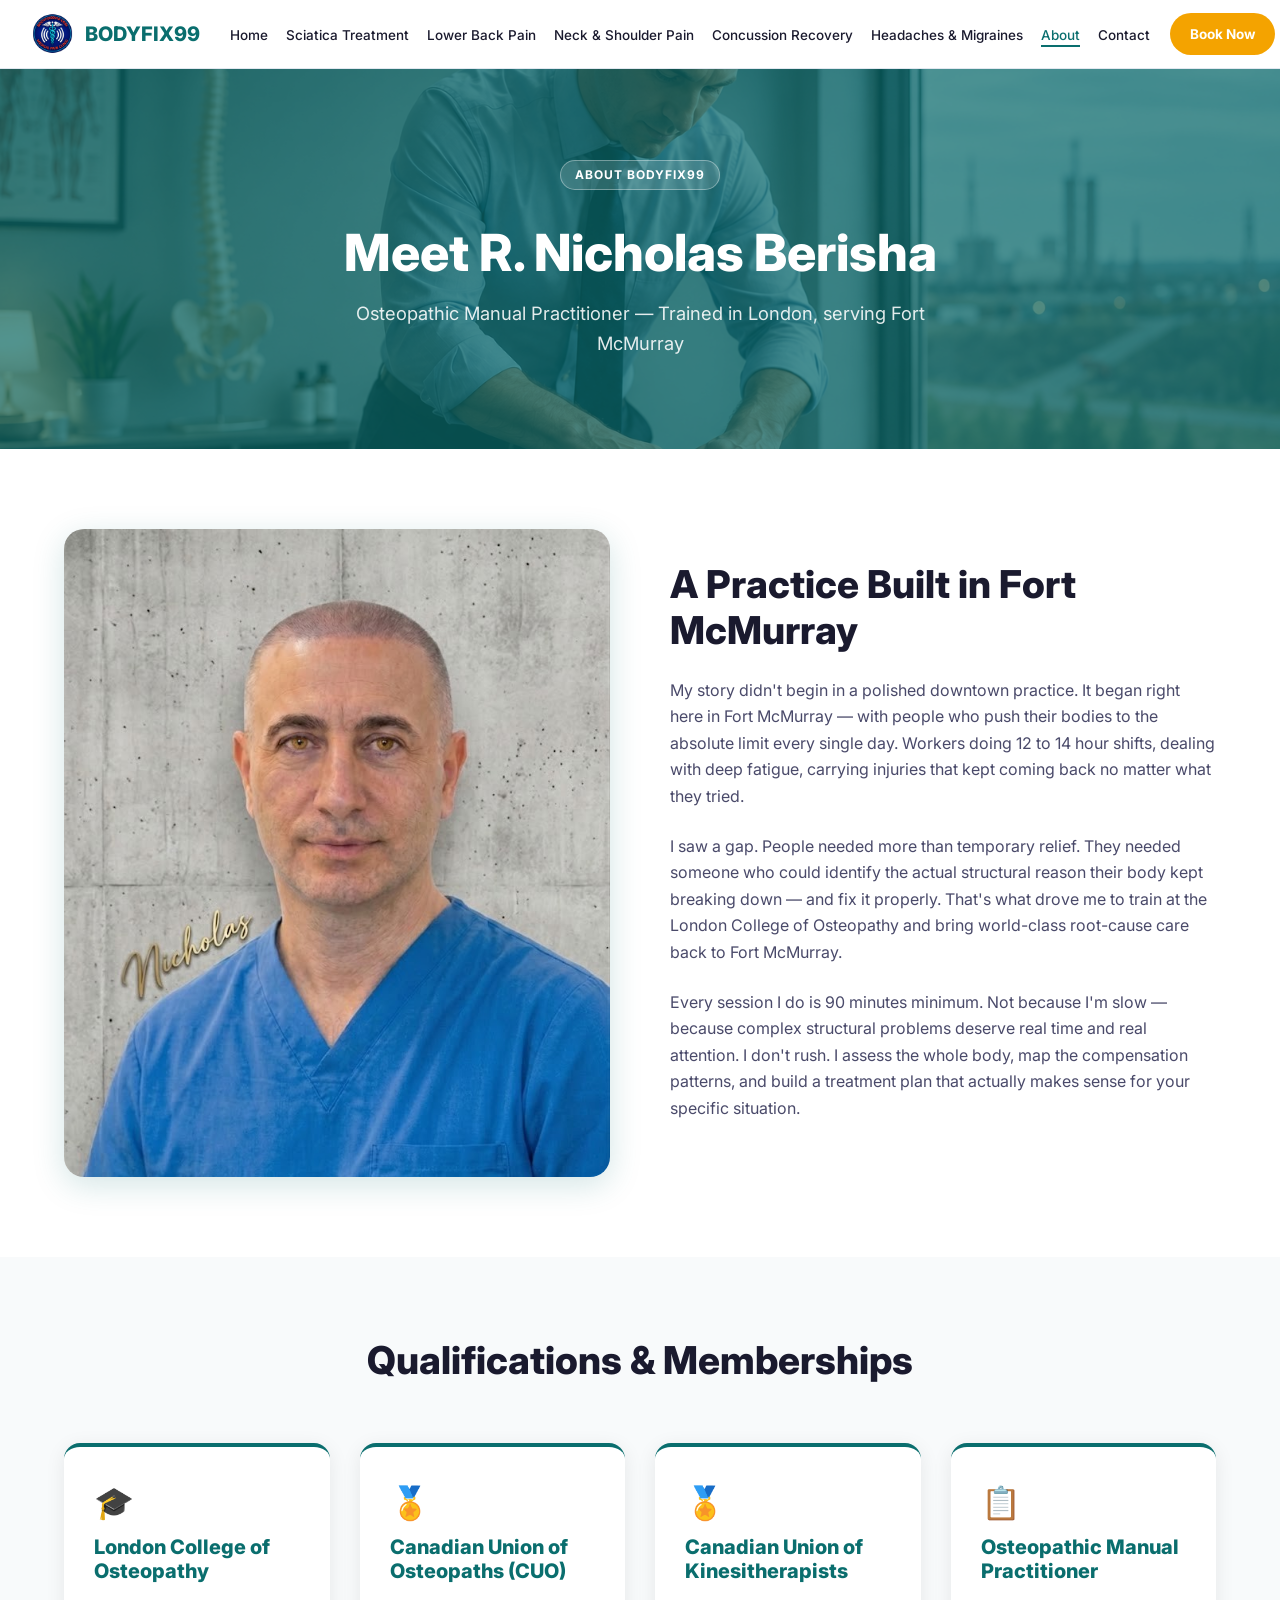
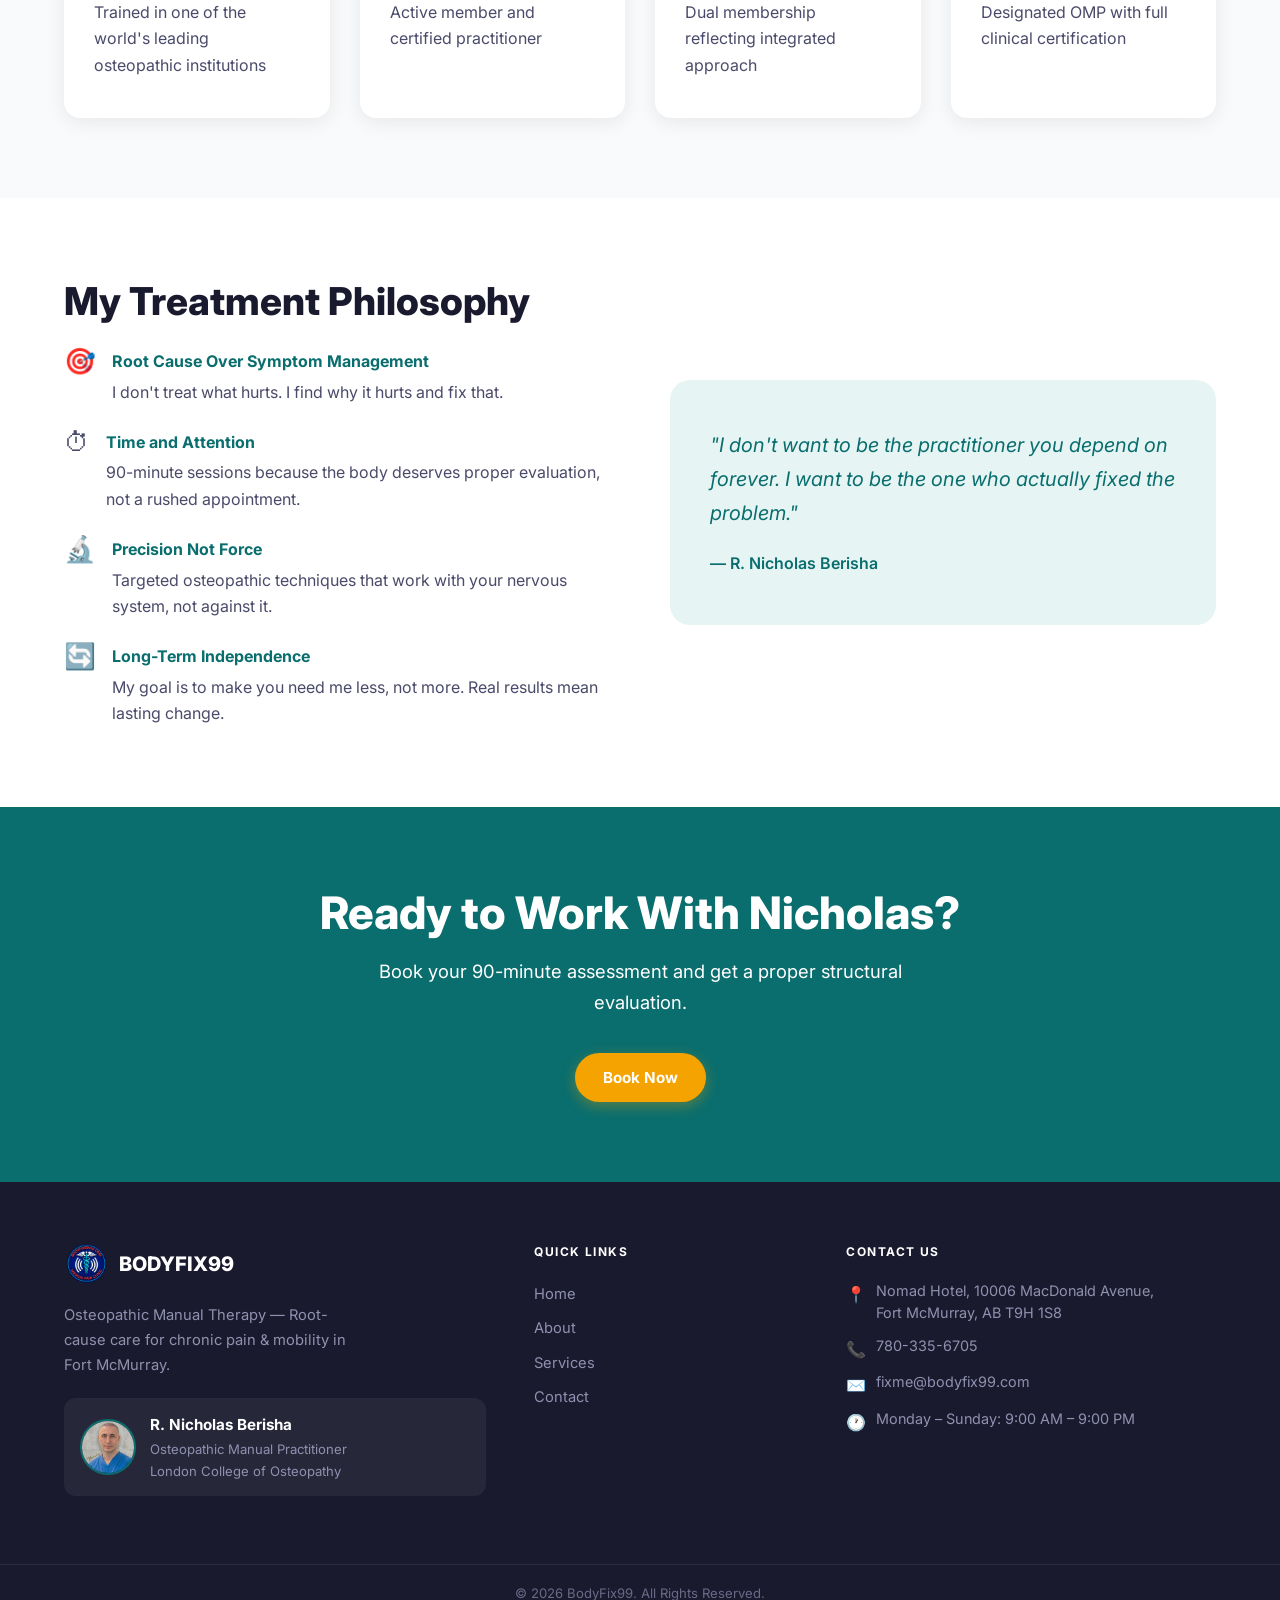
==== commit 93cd6f0c: "added" ====
--- a/about.html
+++ b/about.html
@@ -16,7 +16,7 @@
   <meta property="og:type" content="website" />
   <link rel="canonical" href="https://bodyfix99.ca/about.html" />
   <link rel="icon" type="image/png"
-    href="https://bodyfix99.com/wp-content/uploads/2025/07/WhatsApp_Image_2025-06-29_at_10.25.30_PM-removebg-preview-1.png" />
+    href="images/logo.png" />
   <link rel="preconnect" href="https://fonts.googleapis.com" />
   <link rel="preconnect" href="https://fonts.gstatic.com" crossorigin />
   <link rel="preload" href="css/style.css" as="style" />
@@ -30,7 +30,7 @@
     <div class="header-inner">
       <a class="header-logo" href="index.html">
         <img
-          src="https://bodyfix99.com/wp-content/uploads/2025/07/WhatsApp_Image_2025-06-29_at_10.25.30_PM-removebg-preview-1.png"
+          src="images/logo.png"
           alt="BodyFix99 Logo" height="45" onerror="this.style.display='none'">
         <span>BODYFIX99</span>
       </a>
@@ -239,7 +239,7 @@
         <div class="footer-brand">
           <div style="display:flex;align-items:center;gap:10px;margin-bottom:16px;">
             <img style="height:45px;width:auto;"
-              src="https://bodyfix99.com/wp-content/uploads/2025/07/WhatsApp_Image_2025-06-29_at_10.25.30_PM-removebg-preview-1.png"
+              src="images/logo.png"
               alt="BodyFix99 Logo" onerror="this.style.display='none'" />
             <span style="font-size:20px;font-weight:800;color:#ffffff;">BODYFIX99</span>
           </div>
